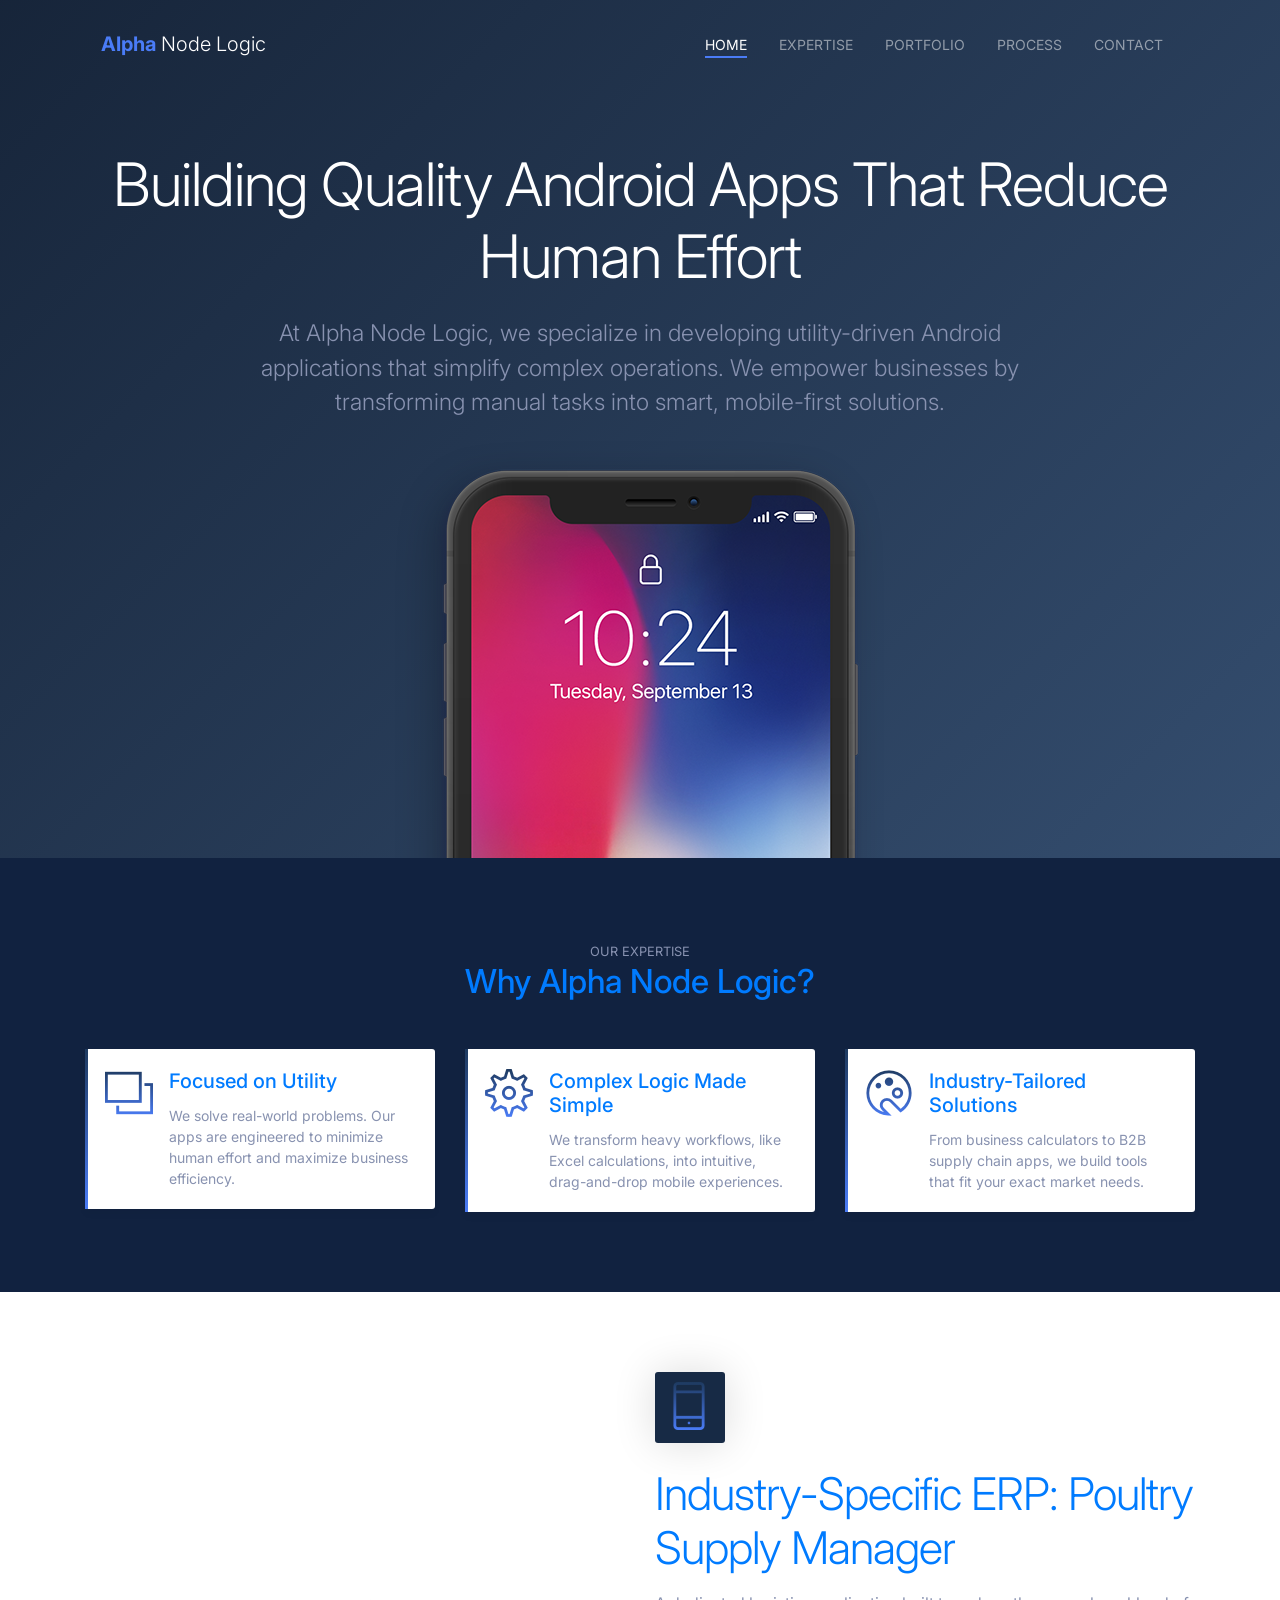
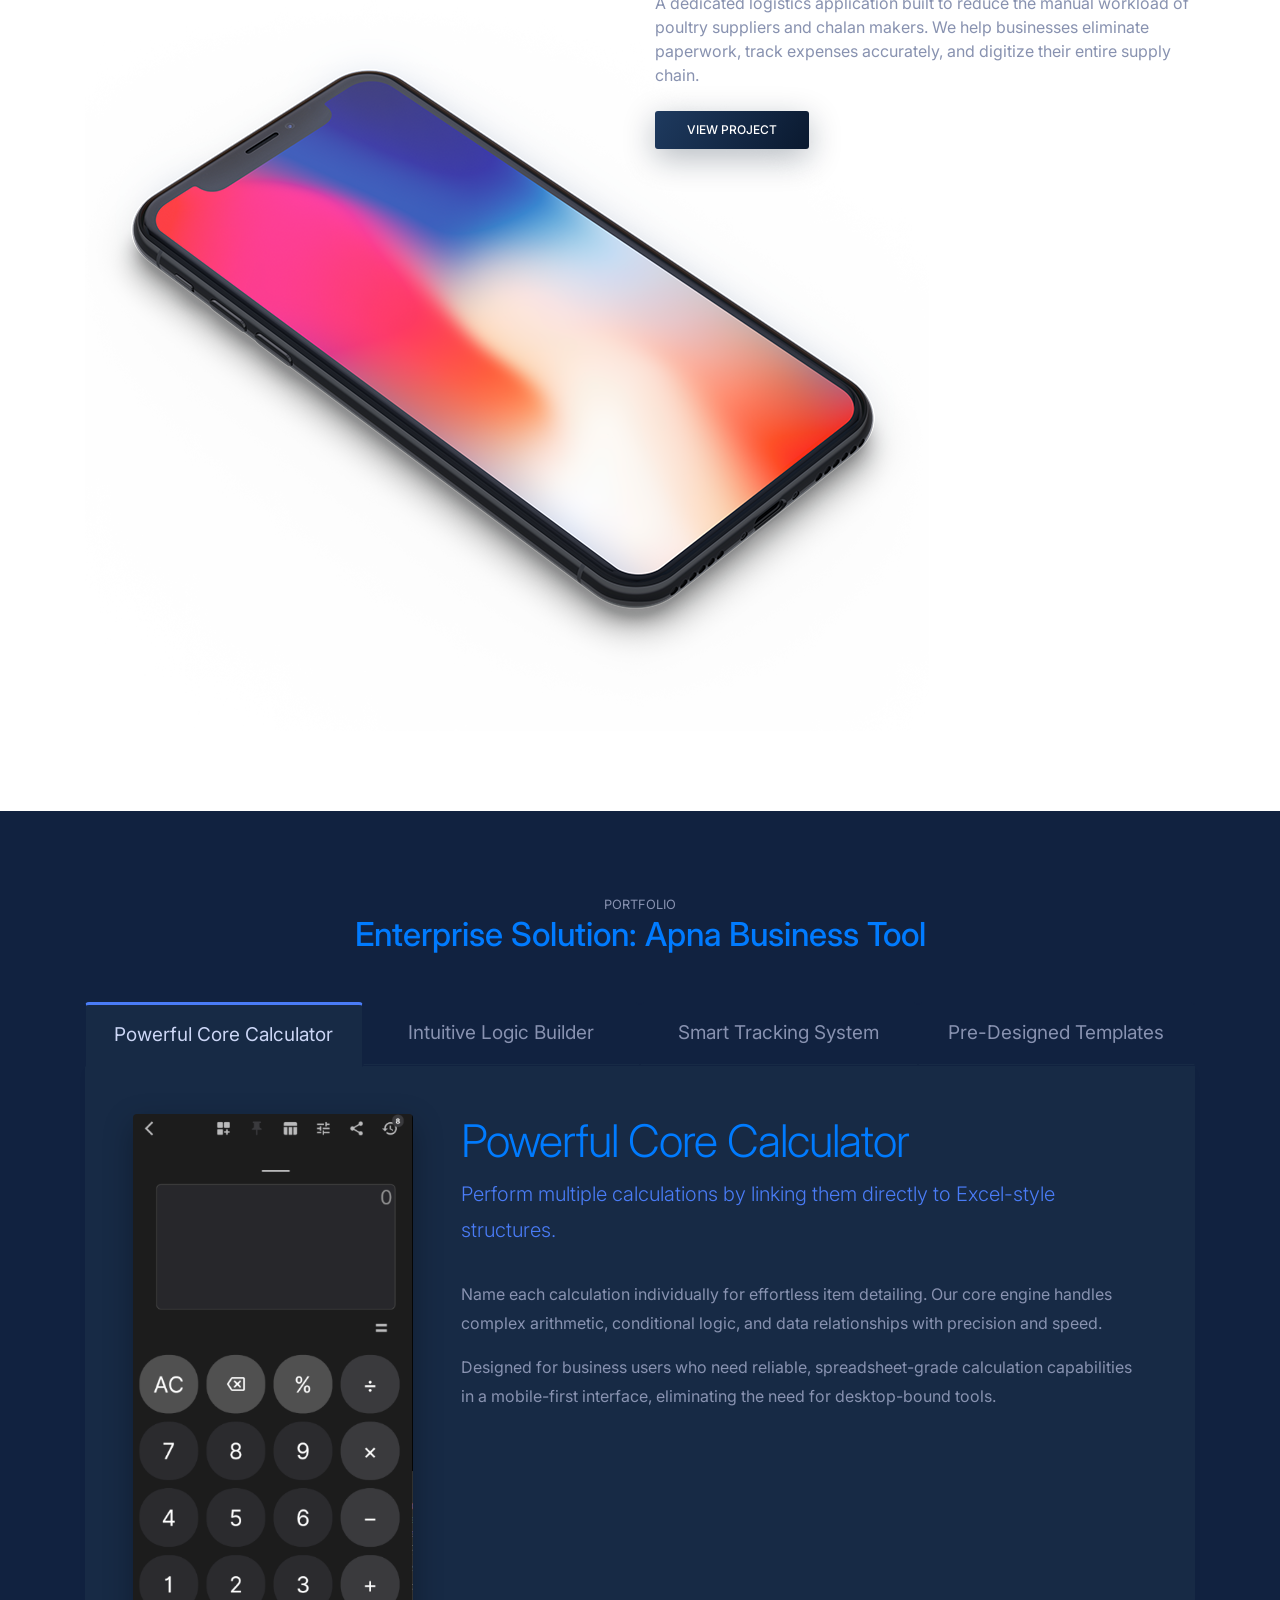
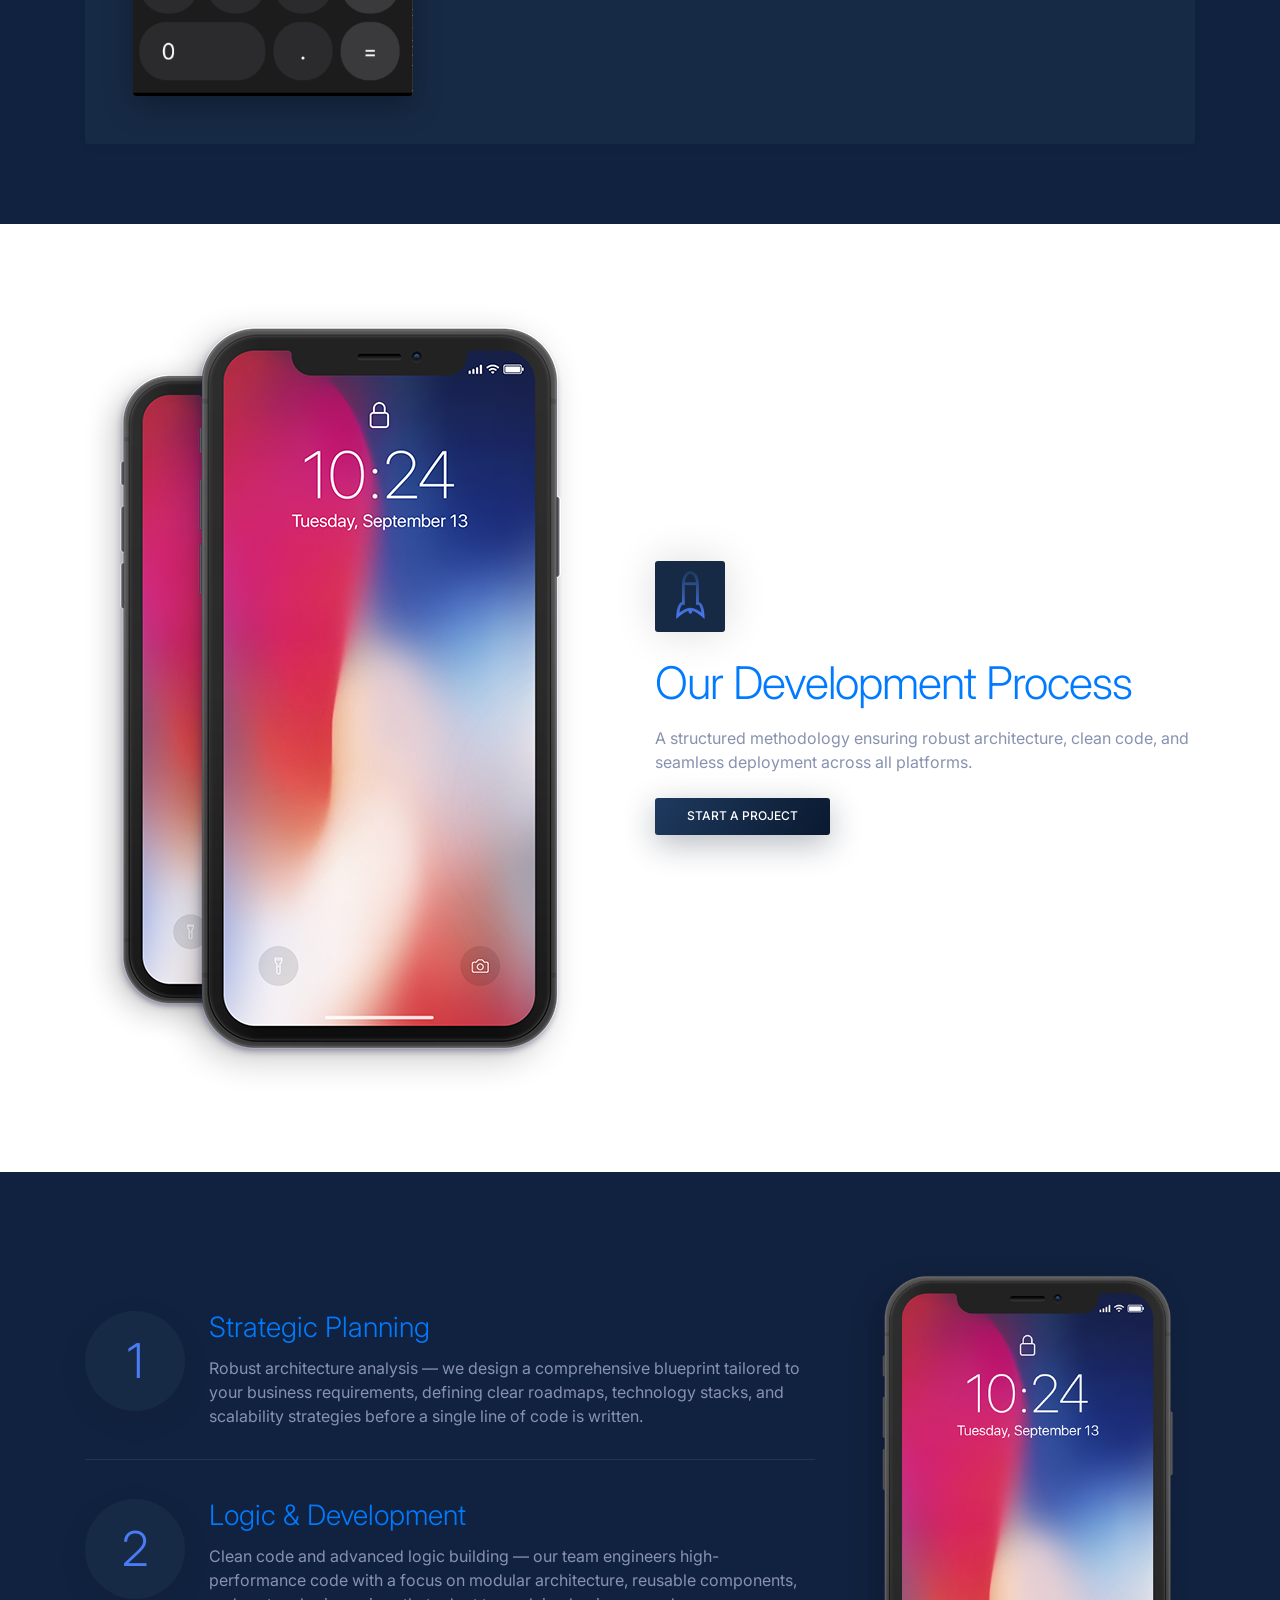
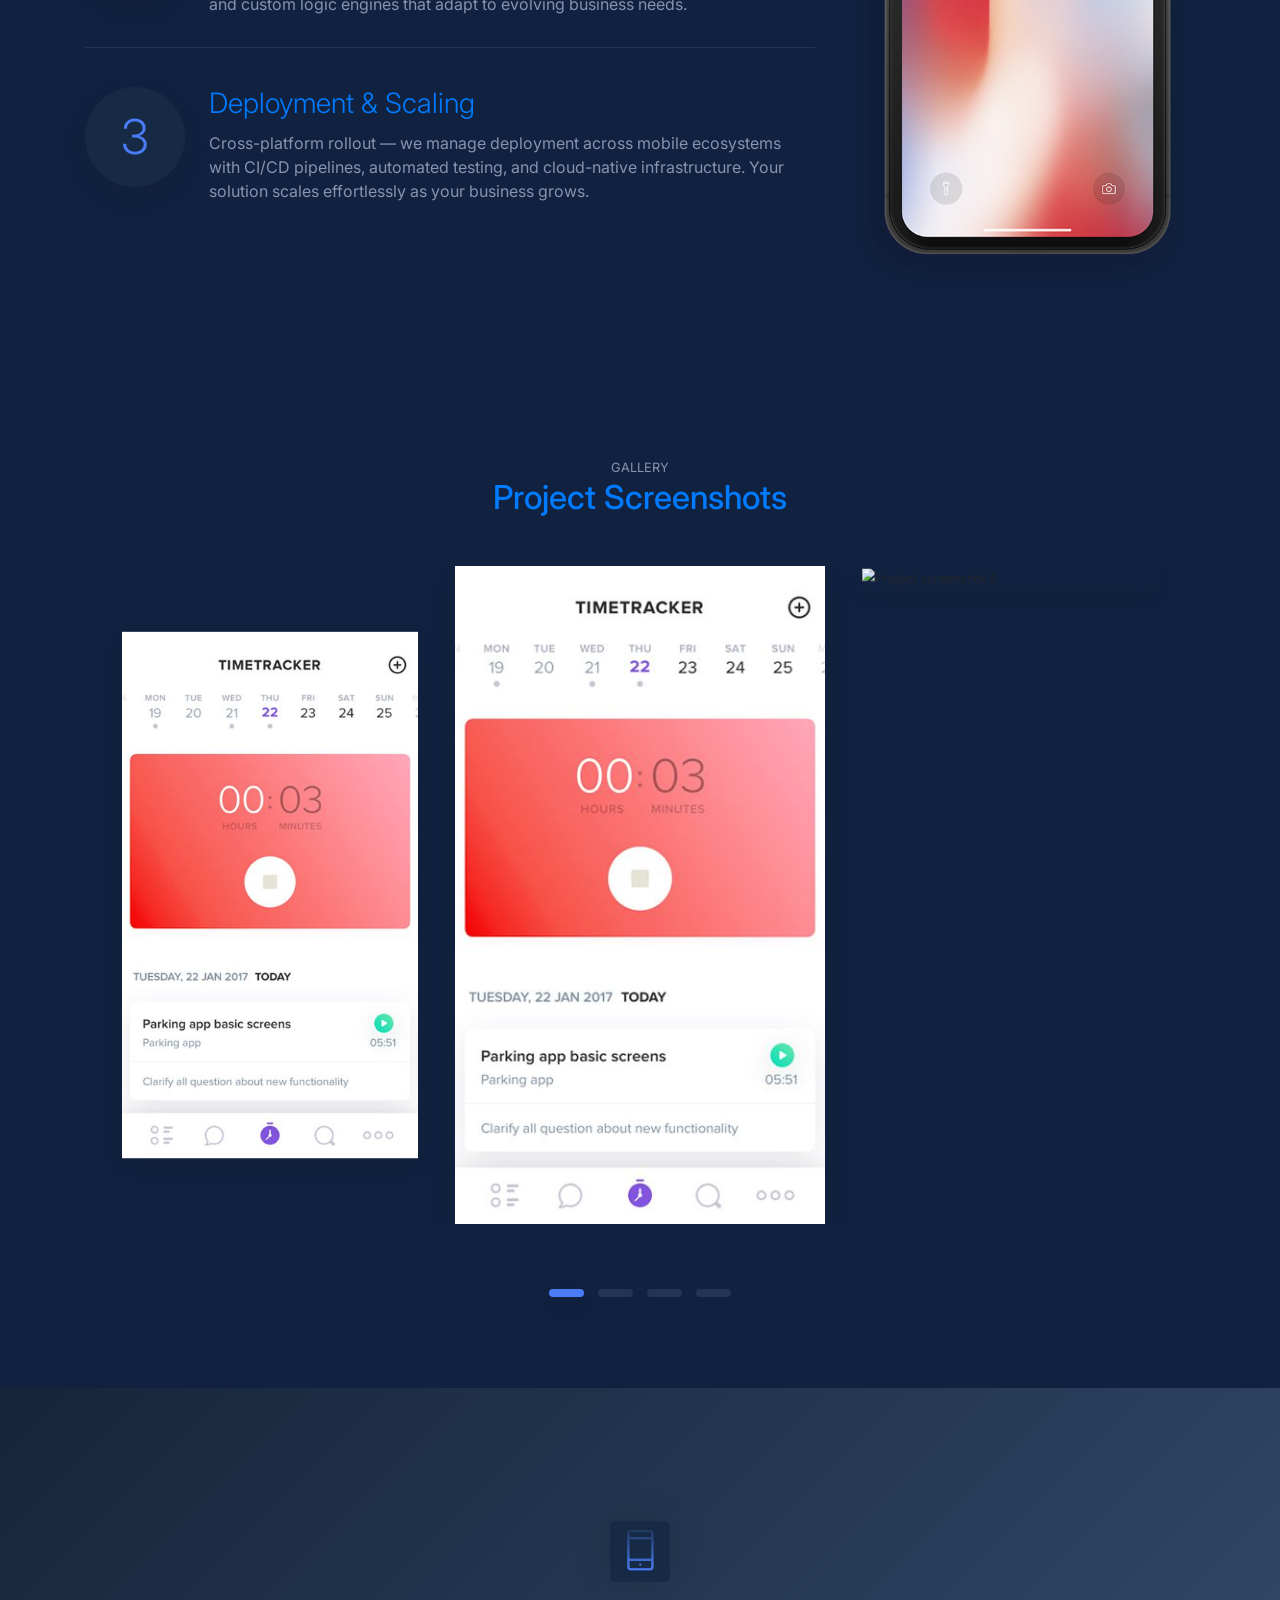
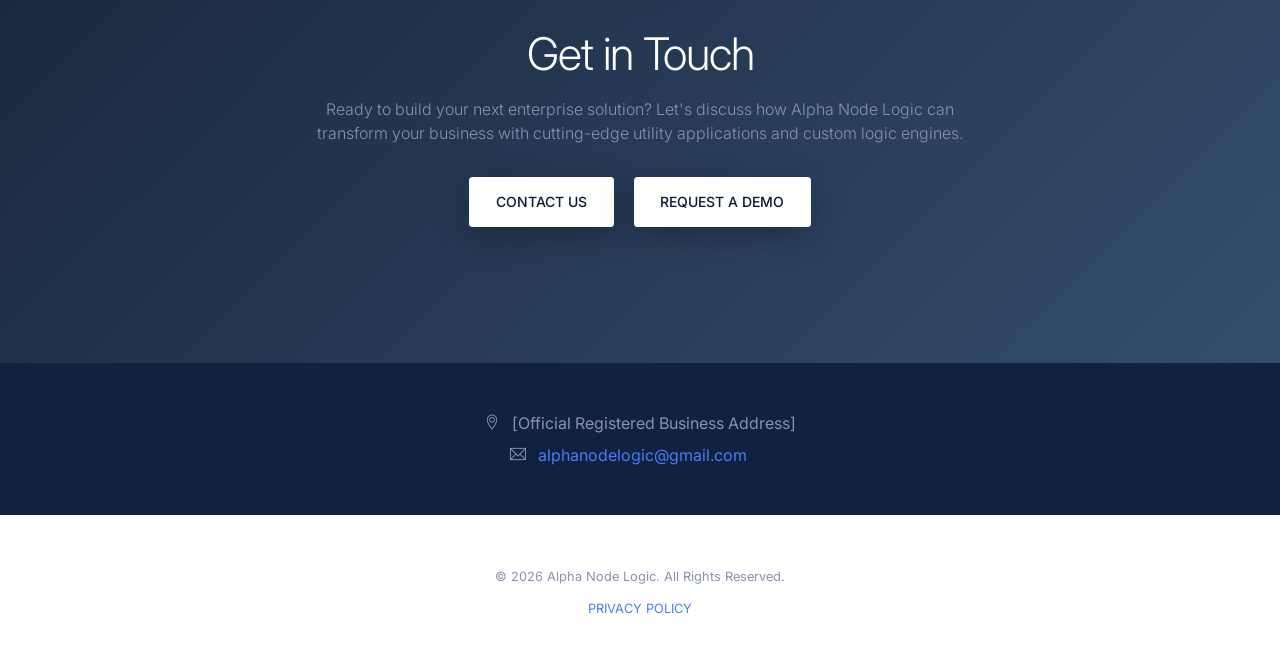
==== index.html @ e34b8107 "Add files via upload" ====
<!doctype html>
<html lang="en">
<!--

Page    : index / Alpha Node Logic
Version : 2.0
Author  : Alpha Node Logic (Based on Colorlib MobApp)

 -->

<head>
    <title>Alpha Node Logic - B2B Software Publishing</title>
    <!-- Required meta tags -->
    <meta charset="utf-8">
    <meta name="viewport" content="width=device-width, initial-scale=1, shrink-to-fit=no">
    <meta name="description" content="Alpha Node Logic - Building quality Android apps that reduce human effort. Specializing in utility-driven business applications.">
    <meta name="keywords" content="B2B software, utility tools, Android apps, enterprise software, business applications">

    <!-- Font -->
    <link rel="dns-prefetch" href="//fonts.googleapis.com">
    <link href="https://fonts.googleapis.com/css2?family=Inter:wght@300;400;500;600;700&display=swap" rel="stylesheet">

    <!-- Bootstrap CSS -->
    <link rel="stylesheet" href="css/bootstrap.min.css">
    <!-- Themify Icons -->
    <link rel="stylesheet" href="css/themify-icons.css">
    <!-- Owl carousel -->
    <link rel="stylesheet" href="css/owl.carousel.min.css">
    <!-- Main css -->
    <link href="css/style.css" rel="stylesheet">
</head>

<body data-spy="scroll" data-target="#navbar" data-offset="30">

    <!-- Nav Menu -->

    <div class="nav-menu fixed-top">
        <div class="container">
            <div class="row">
                <div class="col-md-12">
                    <nav class="navbar navbar-dark navbar-expand-lg">
                        <a class="navbar-brand" href="index.html"><span style="font-weight:700; color:#4A7CF7;">Alpha</span> <span style="font-weight:300; color:#ffffff;">Node Logic</span></a> <button class="navbar-toggler" type="button" data-toggle="collapse" data-target="#navbar" aria-controls="navbar" aria-expanded="false" aria-label="Toggle navigation"> <span class="navbar-toggler-icon"></span> </button>
                        <div class="collapse navbar-collapse" id="navbar">
                            <ul class="navbar-nav ml-auto">
                                <li class="nav-item"> <a class="nav-link active" href="#home">HOME <span class="sr-only">(current)</span></a> </li>
                                <li class="nav-item"> <a class="nav-link" href="#expertise">EXPERTISE</a> </li>
                                <li class="nav-item"> <a class="nav-link" href="#portfolio">PORTFOLIO</a> </li>
                                <li class="nav-item"> <a class="nav-link" href="#process">PROCESS</a> </li>
                                <li class="nav-item"> <a class="nav-link" href="#contact">CONTACT</a> </li>
                            </ul>
                        </div>
                    </nav>
                </div>
            </div>
        </div>
    </div>


    <header class="bg-gradient" id="home">
        <div class="container mt-5">
            <h1>Building Quality Android Apps That Reduce Human Effort</h1>
            <p class="tagline">At Alpha Node Logic, we specialize in developing utility-driven Android applications that simplify complex operations. We empower businesses by transforming manual tasks into smart, mobile-first solutions.</p>
        </div>
        <div class="img-holder mt-3"><img src="images/iphonex.png" alt="flagship-software-interface" class="img-fluid"></div>
    </header>

    <div class="section light-bg" id="expertise">

        <div class="container">

            <div class="section-title">
                <small>OUR EXPERTISE</small>
                <h3>Why Alpha Node Logic?</h3>
            </div>

            <div class="row">
                <div class="col-12 col-lg-4">
                    <div class="card features">
                        <div class="card-body">
                            <div class="media">
                                <span class="ti-layers gradient-fill ti-3x mr-3"></span>
                                <div class="media-body">
                                    <h4 class="card-title">Focused on Utility</h4>
                                    <p class="card-text">We solve real-world problems. Our apps are engineered to minimize human effort and maximize business efficiency.</p>
                                </div>
                            </div>
                        </div>
                    </div>
                </div>
                <div class="col-12 col-lg-4">
                    <div class="card features">
                        <div class="card-body">
                            <div class="media">
                                <span class="ti-settings gradient-fill ti-3x mr-3"></span>
                                <div class="media-body">
                                    <h4 class="card-title">Complex Logic Made Simple</h4>
                                    <p class="card-text">We transform heavy workflows, like Excel calculations, into intuitive, drag-and-drop mobile experiences.</p>
                                </div>
                            </div>
                        </div>
                    </div>
                </div>
                <div class="col-12 col-lg-4">
                    <div class="card features">
                        <div class="card-body">
                            <div class="media">
                                <span class="ti-palette gradient-fill ti-3x mr-3"></span>
                                <div class="media-body">
                                    <h4 class="card-title">Industry-Tailored Solutions</h4>
                                    <p class="card-text">From business calculators to B2B supply chain apps, we build tools that fit your exact market needs.</p>
                                </div>
                            </div>
                        </div>
                    </div>
                </div>
            </div>

        </div>

    </div>
    <!-- // end .section -->
    <div class="section" id="portfolio">

        <div class="container">
            <div class="row">
                <div class="col-lg-6 offset-lg-6">
                    <div class="box-icon"><span class="ti-mobile gradient-fill ti-3x"></span></div>
                    <h2>Industry-Specific ERP: Poultry Supply Manager</h2>
                    <p class="mb-4">A dedicated logistics application built to reduce the manual workload of poultry suppliers and chalan makers. We help businesses eliminate paperwork, track expenses accurately, and digitize their entire supply chain.</p>
                    <a href="#" class="btn btn-primary">View Project</a>
                </div>
            </div>
            <div class="perspective-phone">
                <img src="images/perspective.png" alt="flagship-software-interface" class="img-fluid">
            </div>
        </div>

    </div>
    <!-- // end .section -->


    <div class="section light-bg">
        <div class="container">
            <div class="section-title">
                <small>PORTFOLIO</small>
                <h3>Enterprise Solution: Apna Business Tool</h3>
            </div>

            <ul class="nav nav-tabs nav-justified" role="tablist">
                <li class="nav-item">
                    <a class="nav-link active" data-toggle="tab" href="#powerful-core-calculator">Powerful Core Calculator</a>
                </li>
                <li class="nav-item">
                    <a class="nav-link" data-toggle="tab" href="#intuitive-logic-builder">Intuitive Logic Builder</a>
                </li>
                <li class="nav-item">
                    <a class="nav-link" data-toggle="tab" href="#smart-tracking-system">Smart Tracking System</a>
                </li>
                <li class="nav-item">
                    <a class="nav-link" data-toggle="tab" href="#pre-designed-templates">Pre-Designed Templates</a>
                </li>
            </ul>
            <div class="tab-content">
                <div class="tab-pane fade show active" id="powerful-core-calculator">
                    <div class="d-flex flex-column flex-lg-row">
                        <img src="images/calculator.png" alt="Powerful Core Calculator Interface" class="img-fluid rounded align-self-start mr-lg-5 mb-5 mb-lg-0" style="max-width: 280px; box-shadow: 0 10px 30px rgba(0,0,0,0.3);">
                        <div>
                            <h2>Powerful Core Calculator</h2>
                            <p class="lead">Perform multiple calculations by linking them directly to Excel-style structures.</p>
                            <p>Name each calculation individually for effortless item detailing. Our core engine handles complex arithmetic, conditional logic, and data relationships with precision and speed.</p>
                            <p>Designed for business users who need reliable, spreadsheet-grade calculation capabilities in a mobile-first interface, eliminating the need for desktop-bound tools.</p>
                        </div>
                    </div>
                </div>
                <div class="tab-pane fade" id="intuitive-logic-builder">
                    <div class="d-flex flex-column flex-lg-row">
                        <div>
                            <h2>Intuitive Logic Builder</h2>
                            <p class="lead">Customize your workflow with an advanced drag-and-drop feature.</p>
                            <p>Build dynamic calculations without coding. Our visual logic builder empowers users to create custom business rules, define calculation sequences, and automate repetitive tasks using an intuitive drag-and-drop interface.</p>
                            <p>No programming knowledge required — simply connect inputs, operations, and outputs to design sophisticated workflows that adapt to changing business requirements.</p>
                        </div>
                        <img src="images/pined.png" alt="Intuitive Logic Builder Interface" class="img-fluid rounded align-self-start ml-lg-5 mt-5 mt-lg-0" style="max-width: 280px; box-shadow: 0 10px 30px rgba(0,0,0,0.3);">
                    </div>
                </div>
                <div class="tab-pane fade" id="smart-tracking-system">
                    <div class="d-flex flex-column flex-lg-row">
                        <img src="images/history.png" alt="Smart Tracking System Interface" class="img-fluid rounded align-self-start mr-lg-5 mb-5 mb-lg-0" style="max-width: 280px; box-shadow: 0 10px 30px rgba(0,0,0,0.3);">
                        <div>
                            <h2>Smart Tracking System</h2>
                            <p class="lead">Robust memory and history tracking for instant data retrieval.</p>
                            <p>Never lose track of your calculations again. Our Smart Tracking System automatically logs every business calculation, expense entry, and data modification with complete history and audit trails.</p>
                            <p>Instantly retrieve past business calculations and logs with powerful search and filtering capabilities, enabling you to reference, revise, or regenerate any previous work in seconds.</p>
                        </div>
                    </div>
                </div>
                <div class="tab-pane fade" id="pre-designed-templates">
                    <div class="d-flex flex-column flex-lg-row">
                        <div>
                            <h2>Pre-Designed Templates</h2>
                            <p class="lead">Start working immediately with themes tailored for specific business needs.</p>
                            <p>Our library of pre-designed templates covers a wide range of business scenarios — from invoicing and inventory tracking to expense management and financial reporting.</p>
                            <p>Each template comes with a premium UI experience, ensuring your business data is presented professionally and consistently. Simply select a template, customize it to your needs, and start working immediately.</p>
                        </div>
                        <img src="images/main_screen.png" alt="Pre-Designed Templates Interface" class="img-fluid rounded align-self-start ml-lg-5 mt-5 mt-lg-0" style="max-width: 280px; box-shadow: 0 10px 30px rgba(0,0,0,0.3);">
                    </div>
                </div>
            </div>

        </div>
    </div>
    <!-- // end .section -->

    <div class="section" id="process">

        <div class="container">
            <div class="row">
                <div class="col-md-6">
                    <img src="images/dualphone.png" alt="Alpha Node Logic development process" class="img-fluid">
                </div>
                <div class="col-md-6 d-flex align-items-center">
                    <div>
                        <div class="box-icon"><span class="ti-rocket gradient-fill ti-3x"></span></div>
                        <h2>Our Development Process</h2>
                        <p class="mb-4">A structured methodology ensuring robust architecture, clean code, and seamless deployment across all platforms.</p>
                        <a href="#contact" class="btn btn-primary">Start a Project</a></div>
                </div>
            </div>

        </div>

    </div>
    <!-- // end .section -->


    <div class="section light-bg">

        <div class="container">
            <div class="row">
                <div class="col-md-8 d-flex align-items-center">
                    <ul class="list-unstyled ui-steps">
                        <li class="media">
                            <div class="circle-icon mr-4">1</div>
                            <div class="media-body">
                                <h5>Strategic Planning</h5>
                                <p>Robust architecture analysis — we design a comprehensive blueprint tailored to your business requirements, defining clear roadmaps, technology stacks, and scalability strategies before a single line of code is written.</p>
                            </div>
                        </li>
                        <li class="media my-4">
                            <div class="circle-icon mr-4">2</div>
                            <div class="media-body">
                                <h5>Logic & Development</h5>
                                <p>Clean code and advanced logic building — our team engineers high-performance code with a focus on modular architecture, reusable components, and custom logic engines that adapt to evolving business needs.</p>
                            </div>
                        </li>
                        <li class="media">
                            <div class="circle-icon mr-4">3</div>
                            <div class="media-body">
                                <h5>Deployment & Scaling</h5>
                                <p>Cross-platform rollout — we manage deployment across mobile ecosystems with CI/CD pipelines, automated testing, and cloud-native infrastructure. Your solution scales effortlessly as your business grows.</p>
                            </div>
                        </li>
                    </ul>
                </div>
                <div class="col-md-4">
                    <img src="images/iphonex.png" alt="deployment and scaling infrastructure" class="img-fluid">
                </div>

            </div>

        </div>

    </div>
    <!-- // end .section -->


    <!-- ====== TESTIMONIALS SECTION (Commented Out) ====== -->
    <!--
    <div class="section">
        <div class="container">
            <div class="section-title">
                <small>TESTIMONIALS</small>
                <h3>What our Customers Says</h3>
            </div>

            <div class="testimonials owl-carousel">
                <div class="testimonials-single">
                    <img src="images/client.png" alt="client" class="client-img">
                    <blockquote class="blockquote">Uniquely streamline highly efficient scenarios and 24/7 initiatives. Conveniently embrace multifunctional ideas through proactive customer service. Distinctively conceptualize 2.0 intellectual capital via user-centric partnerships.</blockquote>
                    <h5 class="mt-4 mb-2">Crystal Gordon</h5>
                    <p class="text-primary">United States</p>
                </div>
                <div class="testimonials-single">
                    <img src="images/client.png" alt="client" class="client-img">
                    <blockquote class="blockquote">Uniquely streamline highly efficient scenarios and 24/7 initiatives. Conveniently embrace multifunctional ideas through proactive customer service. Distinctively conceptualize 2.0 intellectual capital via user-centric partnerships.</blockquote>
                    <h5 class="mt-4 mb-2">Crystal Gordon</h5>
                    <p class="text-primary">United States</p>
                </div>
                <div class="testimonials-single">
                    <img src="images/client.png" alt="client" class="client-img">
                    <blockquote class="blockquote">Uniquely streamline highly efficient scenarios and 24/7 initiatives. Conveniently embrace multifunctional ideas through proactive customer service. Distinctively conceptualize 2.0 intellectual capital via user-centric partnerships.</blockquote>
                    <h5 class="mt-4 mb-2">Crystal Gordon</h5>
                    <p class="text-primary">United States</p>
                </div>
            </div>

        </div>

    </div>
    -->
    <!-- // end .section -->


    <div class="section light-bg" id="gallery">
        <div class="container">
            <div class="section-title">
                <small>GALLERY</small>
                <h3>Project Screenshots</h3>
            </div>

            <div class="img-gallery owl-carousel owl-theme">
                <img src="images/screen1.jpg" alt="Project screenshot 1">
                <img src="images/screen2.jpg" alt="Project screenshot 2">
                <img src="images/screen3.jpg" alt="Project screenshot 3">
                <img src="images/screen1.jpg" alt="Project screenshot 4">
            </div>

        </div>

    </div>
    <!-- // end .section -->


    <!-- ====== PRICING SECTION (Commented Out) ====== -->
    <!--
    <div class="section" id="pricing">
        <div class="container">
            <div class="section-title">
                <small>PRICING</small>
                <h3>Upgrade to Pro</h3>
            </div>

            <div class="card-deck">
                <div class="card pricing">
                    <div class="card-head">
                        <small class="text-primary">PERSONAL</small>
                        <span class="price">$14<sub>/m</sub></span>
                    </div>
                    <ul class="list-group list-group-flush">
                        <div class="list-group-item">10 Projects</div>
                        <div class="list-group-item">5 GB Storage</div>
                        <div class="list-group-item">Basic Support</div>
                        <div class="list-group-item"><del>Collaboration</del></div>
                        <div class="list-group-item"><del>Reports and analytics</del></div>
                    </ul>
                    <div class="card-body">
                        <a href="#" class="btn btn-primary btn-lg btn-block">Choose this Plan</a>
                    </div>
                </div>
                <div class="card pricing popular">
                    <div class="card-head">
                        <small class="text-primary">FOR TEAMS</small>
                        <span class="price">$29<sub>/m</sub></span>
                    </div>
                    <ul class="list-group list-group-flush">
                        <div class="list-group-item">Unlimited Projects</div>
                        <div class="list-group-item">100 GB Storage</div>
                        <div class="list-group-item">Priority Support</div>
                        <div class="list-group-item">Collaboration</div>
                        <div class="list-group-item">Reports and analytics</div>
                    </ul>
                    <div class="card-body">
                        <a href="#" class="btn btn-primary btn-lg btn-block">Choose this Plan</a>
                    </div>
                </div>
                <div class="card pricing">
                    <div class="card-head">
                        <small class="text-primary">ENTERPRISE</small>
                        <span class="price">$249<sub>/m</sub></span>
                    </div>
                    <ul class="list-group list-group-flush">
                        <div class="list-group-item">Unlimited Projects</div>
                        <div class="list-group-item">Unlimited Storage</div>
                        <div class="list-group-item">Collaboration</div>
                        <div class="list-group-item">Reports and analytics</div>
                        <div class="list-group-item">Web hooks</div>
                    </ul>
                    <div class="card-body">
                        <a href="#" class="btn btn-primary btn-lg btn-block">Choose this Plan</a>
                    </div>
                </div>
            </div>

        </div>

    </div>
    -->
    <!-- // end .section -->


    <!-- ====== FAQ SECTION (Commented Out) ====== -->
    <!--
    <div class="section pt-0">
        <div class="container">
            <div class="section-title">
                <small>FAQ</small>
                <h3>Frequently Asked Questions</h3>
            </div>

            <div class="row pt-4">
                <div class="col-md-6">
                    <h4 class="mb-3">Can I try before I buy?</h4>
                    <p class="light-font mb-5">Lorem ipsum dolor sit amet, consectetur adipiscing elit. Integer rutrum, urna eu pellentesque pretium, nisi nisi fermentum enim, et sagittis dolor nulla vel sapien. Vestibulum sit amet mattis ante. </p>
                    <h4 class="mb-3">What payment methods do you accept?</h4>
                    <p class="light-font mb-5">Lorem ipsum dolor sit amet, consectetur adipiscing elit. Integer rutrum, urna eu pellentesque pretium, nisi nisi fermentum enim, et sagittis dolor nulla vel sapien. Vestibulum sit amet mattis ante. </p>

                </div>
                <div class="col-md-6">
                    <h4 class="mb-3">Can I change my plan later?</h4>
                    <p class="light-font mb-5">Lorem ipsum dolor sit amet, consectetur adipiscing elit. Integer rutrum, urna eu pellentesque pretium, nisi nisi fermentum enim, et sagittis dolor nulla vel sapien. Vestibulum sit amet mattis ante. </p>
                    <h4 class="mb-3">Do you have a contract?</h4>
                    <p class="light-font mb-5">Lorem ipsum dolor sit amet, consectetur adipiscing elit. Integer rutrum, urna eu pellentesque pretium, nisi nisi fermentum enim, et sagittis dolor nulla vel sapien. Vestibulum sit amet mattis ante. </p>

                </div>
            </div>
        </div>

    </div>
    -->
    <!-- // end .section -->



    <div class="section bg-gradient">
        <div class="container">
            <div class="call-to-action">

                <div class="box-icon"><span class="ti-mobile gradient-fill ti-3x"></span></div>
                <h2>Get in Touch</h2>
                <p class="tagline">Ready to build your next enterprise solution? Let's discuss how Alpha Node Logic can transform your business with cutting-edge utility applications and custom logic engines.</p>
                <div class="my-4">
                    <a href="#contact" class="btn btn-light">Contact Us</a>
                    <a href="#" class="btn btn-light">Request a Demo</a>
                </div>
            </div>
        </div>

    </div>
    <!-- // end .section -->

    <div class="light-bg py-5" id="contact">
        <div class="container">
            <div class="row">
                <div class="col-lg-12 text-center">
                    <p class="mb-2"> <span class="ti-location-pin mr-2"></span> [Official Registered Business Address]</p>
                    <div class="d-block d-sm-inline-block">
                        <p class="mb-0">
                            <span class="ti-email mr-2"></span> <a class="mr-4" href="mailto:alphanodelogic@gmail.com">alphanodelogic@gmail.com</a>
                        </p>
                    </div>
                </div>
            </div>

        </div>

    </div>
    <!-- // end .section -->
    <footer class="my-5 text-center">
        <p class="mb-2"><small>© 2026 Alpha Node Logic. All Rights Reserved.</small></p>

        <small>
            <a href="privacy-policy.html" class="m-2">PRIVACY POLICY</a>
        </small>
    </footer>

    <!-- jQuery and Bootstrap -->
    <script src="js/jquery-3.2.1.min.js"></script>
    <script src="js/bootstrap.bundle.min.js"></script>
    <!-- Plugins JS -->
    <script src="js/owl.carousel.min.js"></script>
    <!-- Custom JS -->
    <script src="js/script.js"></script>

</body>

</html>
---- css/themify-icons.css ----
@font-face {
    font-family: 'themify';
    src: url('../fonts/themify.eot?-fvbane');
    src: url('../fonts/themify.eot?#iefix-fvbane') format('embedded-opentype'), url('../fonts/themify.woff?-fvbane') format('woff'), url('../fonts/themify.ttf?-fvbane') format('truetype'), url('../fonts/themify.svg?-fvbane#themify') format('svg');
    font-weight: normal;
    font-style: normal;
}

[class^="ti-"],
[class*=" ti-"] {
    font-family: 'themify';
    speak: none;
    font-style: normal;
    font-weight: normal;
    font-variant: normal;
    text-transform: none;
    line-height: 1;
    /* Better Font Rendering =========== */
    -webkit-font-smoothing: antialiased;
    -moz-osx-font-smoothing: grayscale;
}

.ti-wand:before {
    content: "\e600";
}

.ti-volume:before {
    content: "\e601";
}

.ti-user:before {
    content: "\e602";
}

.ti-unlock:before {
    content: "\e603";
}

.ti-unlink:before {
    content: "\e604";
}

.ti-trash:before {
    content: "\e605";
}

.ti-thought:before {
    content: "\e606";
}

.ti-target:before {
    content: "\e607";
}

.ti-tag:before {
    content: "\e608";
}

.ti-tablet:before {
    content: "\e609";
}

.ti-star:before {
    content: "\e60a";
}

.ti-spray:before {
    content: "\e60b";
}

.ti-signal:before {
    content: "\e60c";
}

.ti-shopping-cart:before {
    content: "\e60d";
}

.ti-shopping-cart-full:before {
    content: "\e60e";
}

.ti-settings:before {
    content: "\e60f";
}

.ti-search:before {
    content: "\e610";
}

.ti-zoom-in:before {
    content: "\e611";
}

.ti-zoom-out:before {
    content: "\e612";
}

.ti-cut:before {
    content: "\e613";
}

.ti-ruler:before {
    content: "\e614";
}

.ti-ruler-pencil:before {
    content: "\e615";
}

.ti-ruler-alt:before {
    content: "\e616";
}

.ti-bookmark:before {
    content: "\e617";
}

.ti-bookmark-alt:before {
    content: "\e618";
}

.ti-reload:before {
    content: "\e619";
}

.ti-plus:before {
    content: "\e61a";
}

.ti-pin:before {
    content: "\e61b";
}

.ti-pencil:before {
    content: "\e61c";
}

.ti-pencil-alt:before {
    content: "\e61d";
}

.ti-paint-roller:before {
    content: "\e61e";
}

.ti-paint-bucket:before {
    content: "\e61f";
}

.ti-na:before {
    content: "\e620";
}

.ti-mobile:before {
    content: "\e621";
}

.ti-minus:before {
    content: "\e622";
}

.ti-medall:before {
    content: "\e623";
}

.ti-medall-alt:before {
    content: "\e624";
}

.ti-marker:before {
    content: "\e625";
}

.ti-marker-alt:before {
    content: "\e626";
}

.ti-arrow-up:before {
    content: "\e627";
}

.ti-arrow-right:before {
    content: "\e628";
}

.ti-arrow-left:before {
    content: "\e629";
}

.ti-arrow-down:before {
    content: "\e62a";
}

.ti-lock:before {
    content: "\e62b";
}

.ti-location-arrow:before {
    content: "\e62c";
}

.ti-link:before {
    content: "\e62d";
}

.ti-layout:before {
    content: "\e62e";
}

.ti-layers:before {
    content: "\e62f";
}

.ti-layers-alt:before {
    content: "\e630";
}

.ti-key:before {
    content: "\e631";
}

.ti-import:before {
    content: "\e632";
}

.ti-image:before {
    content: "\e633";
}

.ti-heart:before {
    content: "\e634";
}

.ti-heart-broken:before {
    content: "\e635";
}

.ti-hand-stop:before {
    content: "\e636";
}

.ti-hand-open:before {
    content: "\e637";
}

.ti-hand-drag:before {
    content: "\e638";
}

.ti-folder:before {
    content: "\e639";
}

.ti-flag:before {
    content: "\e63a";
}

.ti-flag-alt:before {
    content: "\e63b";
}

.ti-flag-alt-2:before {
    content: "\e63c";
}

.ti-eye:before {
    content: "\e63d";
}

.ti-export:before {
    content: "\e63e";
}

.ti-exchange-vertical:before {
    content: "\e63f";
}

.ti-desktop:before {
    content: "\e640";
}

.ti-cup:before {
    content: "\e641";
}

.ti-crown:before {
    content: "\e642";
}

.ti-comments:before {
    content: "\e643";
}

.ti-comment:before {
    content: "\e644";
}

.ti-comment-alt:before {
    content: "\e645";
}

.ti-close:before {
    content: "\e646";
}

.ti-clip:before {
    content: "\e647";
}

.ti-angle-up:before {
    content: "\e648";
}

.ti-angle-right:before {
    content: "\e649";
}

.ti-angle-left:before {
    content: "\e64a";
}

.ti-angle-down:before {
    content: "\e64b";
}

.ti-check:before {
    content: "\e64c";
}

.ti-check-box:before {
    content: "\e64d";
}

.ti-camera:before {
    content: "\e64e";
}

.ti-announcement:before {
    content: "\e64f";
}

.ti-brush:before {
    content: "\e650";
}

.ti-briefcase:before {
    content: "\e651";
}

.ti-bolt:before {
    content: "\e652";
}

.ti-bolt-alt:before {
    content: "\e653";
}

.ti-blackboard:before {
    content: "\e654";
}

.ti-bag:before {
    content: "\e655";
}

.ti-move:before {
    content: "\e656";
}

.ti-arrows-vertical:before {
    content: "\e657";
}

.ti-arrows-horizontal:before {
    content: "\e658";
}

.ti-fullscreen:before {
    content: "\e659";
}

.ti-arrow-top-right:before {
    content: "\e65a";
}

.ti-arrow-top-left:before {
    content: "\e65b";
}

.ti-arrow-circle-up:before {
    content: "\e65c";
}

.ti-arrow-circle-right:before {
    content: "\e65d";
}

.ti-arrow-circle-left:before {
    content: "\e65e";
}

.ti-arrow-circle-down:before {
    content: "\e65f";
}

.ti-angle-double-up:before {
    content: "\e660";
}

.ti-angle-double-right:before {
    content: "\e661";
}

.ti-angle-double-left:before {
    content: "\e662";
}

.ti-angle-double-down:before {
    content: "\e663";
}

.ti-zip:before {
    content: "\e664";
}

.ti-world:before {
    content: "\e665";
}

.ti-wheelchair:before {
    content: "\e666";
}

.ti-view-list:before {
    content: "\e667";
}

.ti-view-list-alt:before {
    content: "\e668";
}

.ti-view-grid:before {
    content: "\e669";
}

.ti-uppercase:before {
    content: "\e66a";
}

.ti-upload:before {
    content: "\e66b";
}

.ti-underline:before {
    content: "\e66c";
}

.ti-truck:before {
    content: "\e66d";
}

.ti-timer:before {
    content: "\e66e";
}

.ti-ticket:before {
    content: "\e66f";
}

.ti-thumb-up:before {
    content: "\e670";
}

.ti-thumb-down:before {
    content: "\e671";
}

.ti-text:before {
    content: "\e672";
}

.ti-stats-up:before {
    content: "\e673";
}

.ti-stats-down:before {
    content: "\e674";
}

.ti-split-v:before {
    content: "\e675";
}

.ti-split-h:before {
    content: "\e676";
}

.ti-smallcap:before {
    content: "\e677";
}

.ti-shine:before {
    content: "\e678";
}

.ti-shift-right:before {
    content: "\e679";
}

.ti-shift-left:before {
    content: "\e67a";
}

.ti-shield:before {
    content: "\e67b";
}

.ti-notepad:before {
    content: "\e67c";
}

.ti-server:before {
    content: "\e67d";
}

.ti-quote-right:before {
    content: "\e67e";
}

.ti-quote-left:before {
    content: "\e67f";
}

.ti-pulse:before {
    content: "\e680";
}

.ti-printer:before {
    content: "\e681";
}

.ti-power-off:before {
    content: "\e682";
}

.ti-plug:before {
    content: "\e683";
}

.ti-pie-chart:before {
    content: "\e684";
}

.ti-paragraph:before {
    content: "\e685";
}

.ti-panel:before {
    content: "\e686";
}

.ti-package:before {
    content: "\e687";
}

.ti-music:before {
    content: "\e688";
}

.ti-music-alt:before {
    content: "\e689";
}

.ti-mouse:before {
    content: "\e68a";
}

.ti-mouse-alt:before {
    content: "\e68b";
}

.ti-money:before {
    content: "\e68c";
}

.ti-microphone:before {
    content: "\e68d";
}

.ti-menu:before {
    content: "\e68e";
}

.ti-menu-alt:before {
    content: "\e68f";
}

.ti-map:before {
    content: "\e690";
}

.ti-map-alt:before {
    content: "\e691";
}

.ti-loop:before {
    content: "\e692";
}

.ti-location-pin:before {
    content: "\e693";
}

.ti-list:before {
    content: "\e694";
}

.ti-light-bulb:before {
    content: "\e695";
}

.ti-Italic:before {
    content: "\e696";
}

.ti-info:before {
    content: "\e697";
}

.ti-infinite:before {
    content: "\e698";
}

.ti-id-badge:before {
    content: "\e699";
}

.ti-hummer:before {
    content: "\e69a";
}

.ti-home:before {
    content: "\e69b";
}

.ti-help:before {
    content: "\e69c";
}

.ti-headphone:before {
    content: "\e69d";
}

.ti-harddrives:before {
    content: "\e69e";
}

.ti-harddrive:before {
    content: "\e69f";
}

.ti-gift:before {
    content: "\e6a0";
}

.ti-game:before {
    content: "\e6a1";
}

.ti-filter:before {
    content: "\e6a2";
}

.ti-files:before {
    content: "\e6a3";
}

.ti-file:before {
    content: "\e6a4";
}

.ti-eraser:before {
    content: "\e6a5";
}

.ti-envelope:before {
    content: "\e6a6";
}

.ti-download:before {
    content: "\e6a7";
}

.ti-direction:before {
    content: "\e6a8";
}

.ti-direction-alt:before {
    content: "\e6a9";
}

.ti-dashboard:before {
    content: "\e6aa";
}

.ti-control-stop:before {
    content: "\e6ab";
}

.ti-control-shuffle:before {
    content: "\e6ac";
}

.ti-control-play:before {
    content: "\e6ad";
}

.ti-control-pause:before {
    content: "\e6ae";
}

.ti-control-forward:before {
    content: "\e6af";
}

.ti-control-backward:before {
    content: "\e6b0";
}

.ti-cloud:before {
    content: "\e6b1";
}

.ti-cloud-up:before {
    content: "\e6b2";
}

.ti-cloud-down:before {
    content: "\e6b3";
}

.ti-clipboard:before {
    content: "\e6b4";
}

.ti-car:before {
    content: "\e6b5";
}

.ti-calendar:before {
    content: "\e6b6";
}

.ti-book:before {
    content: "\e6b7";
}

.ti-bell:before {
    content: "\e6b8";
}

.ti-basketball:before {
    content: "\e6b9";
}

.ti-bar-chart:before {
    content: "\e6ba";
}

.ti-bar-chart-alt:before {
    content: "\e6bb";
}

.ti-back-right:before {
    content: "\e6bc";
}

.ti-back-left:before {
    content: "\e6bd";
}

.ti-arrows-corner:before {
    content: "\e6be";
}

.ti-archive:before {
    content: "\e6bf";
}

.ti-anchor:before {
    content: "\e6c0";
}

.ti-align-right:before {
    content: "\e6c1";
}

.ti-align-left:before {
    content: "\e6c2";
}

.ti-align-justify:before {
    content: "\e6c3";
}

.ti-align-center:before {
    content: "\e6c4";
}

.ti-alert:before {
    content: "\e6c5";
}

.ti-alarm-clock:before {
    content: "\e6c6";
}

.ti-agenda:before {
    content: "\e6c7";
}

.ti-write:before {
    content: "\e6c8";
}

.ti-window:before {
    content: "\e6c9";
}

.ti-widgetized:before {
    content: "\e6ca";
}

.ti-widget:before {
    content: "\e6cb";
}

.ti-widget-alt:before {
    content: "\e6cc";
}

.ti-wallet:before {
    content: "\e6cd";
}

.ti-video-clapper:before {
    content: "\e6ce";
}

.ti-video-camera:before {
    content: "\e6cf";
}

.ti-vector:before {
    content: "\e6d0";
}

.ti-themify-logo:before {
    content: "\e6d1";
}

.ti-themify-favicon:before {
    content: "\e6d2";
}

.ti-themify-favicon-alt:before {
    content: "\e6d3";
}

.ti-support:before {
    content: "\e6d4";
}

.ti-stamp:before {
    content: "\e6d5";
}

.ti-split-v-alt:before {
    content: "\e6d6";
}

.ti-slice:before {
    content: "\e6d7";
}

.ti-shortcode:before {
    content: "\e6d8";
}

.ti-shift-right-alt:before {
    content: "\e6d9";
}

.ti-shift-left-alt:before {
    content: "\e6da";
}

.ti-ruler-alt-2:before {
    content: "\e6db";
}

.ti-receipt:before {
    content: "\e6dc";
}

.ti-pin2:before {
    content: "\e6dd";
}

.ti-pin-alt:before {
    content: "\e6de";
}

.ti-pencil-alt2:before {
    content: "\e6df";
}

.ti-palette:before {
    content: "\e6e0";
}

.ti-more:before {
    content: "\e6e1";
}

.ti-more-alt:before {
    content: "\e6e2";
}

.ti-microphone-alt:before {
    content: "\e6e3";
}

.ti-magnet:before {
    content: "\e6e4";
}

.ti-line-double:before {
    content: "\e6e5";
}

.ti-line-dotted:before {
    content: "\e6e6";
}

.ti-line-dashed:before {
    content: "\e6e7";
}

.ti-layout-width-full:before {
    content: "\e6e8";
}

.ti-layout-width-default:before {
    content: "\e6e9";
}

.ti-layout-width-default-alt:before {
    content: "\e6ea";
}

.ti-layout-tab:before {
    content: "\e6eb";
}

.ti-layout-tab-window:before {
    content: "\e6ec";
}

.ti-layout-tab-v:before {
    content: "\e6ed";
}

.ti-layout-tab-min:before {
    content: "\e6ee";
}

.ti-layout-slider:before {
    content: "\e6ef";
}

.ti-layout-slider-alt:before {
    content: "\e6f0";
}

.ti-layout-sidebar-right:before {
    content: "\e6f1";
}

.ti-layout-sidebar-none:before {
    content: "\e6f2";
}

.ti-layout-sidebar-left:before {
    content: "\e6f3";
}

.ti-layout-placeholder:before {
    content: "\e6f4";
}

.ti-layout-menu:before {
    content: "\e6f5";
}

.ti-layout-menu-v:before {
    content: "\e6f6";
}

.ti-layout-menu-separated:before {
    content: "\e6f7";
}

.ti-layout-menu-full:before {
    content: "\e6f8";
}

.ti-layout-media-right-alt:before {
    content: "\e6f9";
}

.ti-layout-media-right:before {
    content: "\e6fa";
}

.ti-layout-media-overlay:before {
    content: "\e6fb";
}

.ti-layout-media-overlay-alt:before {
    content: "\e6fc";
}

.ti-layout-media-overlay-alt-2:before {
    content: "\e6fd";
}

.ti-layout-media-left-alt:before {
    content: "\e6fe";
}

.ti-layout-media-left:before {
    content: "\e6ff";
}

.ti-layout-media-center-alt:before {
    content: "\e700";
}

.ti-layout-media-center:before {
    content: "\e701";
}

.ti-layout-list-thumb:before {
    content: "\e702";
}

.ti-layout-list-thumb-alt:before {
    content: "\e703";
}

.ti-layout-list-post:before {
    content: "\e704";
}

.ti-layout-list-large-image:before {
    content: "\e705";
}

.ti-layout-line-solid:before {
    content: "\e706";
}

.ti-layout-grid4:before {
    content: "\e707";
}

.ti-layout-grid3:before {
    content: "\e708";
}

.ti-layout-grid2:before {
    content: "\e709";
}

.ti-layout-grid2-thumb:before {
    content: "\e70a";
}

.ti-layout-cta-right:before {
    content: "\e70b";
}

.ti-layout-cta-left:before {
    content: "\e70c";
}

.ti-layout-cta-center:before {
    content: "\e70d";
}

.ti-layout-cta-btn-right:before {
    content: "\e70e";
}

.ti-layout-cta-btn-left:before {
    content: "\e70f";
}

.ti-layout-column4:before {
    content: "\e710";
}

.ti-layout-column3:before {
    content: "\e711";
}

.ti-layout-column2:before {
    content: "\e712";
}

.ti-layout-accordion-separated:before {
    content: "\e713";
}

.ti-layout-accordion-merged:before {
    content: "\e714";
}

.ti-layout-accordion-list:before {
    content: "\e715";
}

.ti-ink-pen:before {
    content: "\e716";
}

.ti-info-alt:before {
    content: "\e717";
}

.ti-help-alt:before {
    content: "\e718";
}

.ti-headphone-alt:before {
    content: "\e719";
}

.ti-hand-point-up:before {
    content: "\e71a";
}

.ti-hand-point-right:before {
    content: "\e71b";
}

.ti-hand-point-left:before {
    content: "\e71c";
}

.ti-hand-point-down:before {
    content: "\e71d";
}

.ti-gallery:before {
    content: "\e71e";
}

.ti-face-smile:before {
    content: "\e71f";
}

.ti-face-sad:before {
    content: "\e720";
}

.ti-credit-card:before {
    content: "\e721";
}

.ti-control-skip-forward:before {
    content: "\e722";
}

.ti-control-skip-backward:before {
    content: "\e723";
}

.ti-control-record:before {
    content: "\e724";
}

.ti-control-eject:before {
    content: "\e725";
}

.ti-comments-smiley:before {
    content: "\e726";
}

.ti-brush-alt:before {
    content: "\e727";
}

.ti-youtube:before {
    content: "\e728";
}

.ti-vimeo:before {
    content: "\e729";
}

.ti-twitter:before {
    content: "\e72a";
}

.ti-time:before {
    content: "\e72b";
}

.ti-tumblr:before {
    content: "\e72c";
}

.ti-skype:before {
    content: "\e72d";
}

.ti-share:before {
    content: "\e72e";
}

.ti-share-alt:before {
    content: "\e72f";
}

.ti-rocket:before {
    content: "\e730";
}

.ti-pinterest:before {
    content: "\e731";
}

.ti-new-window:before {
    content: "\e732";
}

.ti-microsoft:before {
    content: "\e733";
}

.ti-list-ol:before {
    content: "\e734";
}

.ti-linkedin:before {
    content: "\e735";
}

.ti-layout-sidebar-2:before {
    content: "\e736";
}

.ti-layout-grid4-alt:before {
    content: "\e737";
}

.ti-layout-grid3-alt:before {
    content: "\e738";
}

.ti-layout-grid2-alt:before {
    content: "\e739";
}

.ti-layout-column4-alt:before {
    content: "\e73a";
}

.ti-layout-column3-alt:before {
    content: "\e73b";
}

.ti-layout-column2-alt:before {
    content: "\e73c";
}

.ti-instagram:before {
    content: "\e73d";
}

.ti-google:before {
    content: "\e73e";
}

.ti-github:before {
    content: "\e73f";
}

.ti-flickr:before {
    content: "\e740";
}

.ti-facebook:before {
    content: "\e741";
}

.ti-dropbox:before {
    content: "\e742";
}

.ti-dribbble:before {
    content: "\e743";
}

.ti-apple:before {
    content: "\e744";
}

.ti-android:before {
    content: "\e745";
}

.ti-save:before {
    content: "\e746";
}

.ti-save-alt:before {
    content: "\e747";
}

.ti-yahoo:before {
    content: "\e748";
}

.ti-wordpress:before {
    content: "\e749";
}

.ti-vimeo-alt:before {
    content: "\e74a";
}

.ti-twitter-alt:before {
    content: "\e74b";
}

.ti-tumblr-alt:before {
    content: "\e74c";
}

.ti-trello:before {
    content: "\e74d";
}

.ti-stack-overflow:before {
    content: "\e74e";
}

.ti-soundcloud:before {
    content: "\e74f";
}

.ti-sharethis:before {
    content: "\e750";
}

.ti-sharethis-alt:before {
    content: "\e751";
}

.ti-reddit:before {
    content: "\e752";
}

.ti-pinterest-alt:before {
    content: "\e753";
}

.ti-microsoft-alt:before {
    content: "\e754";
}

.ti-linux:before {
    content: "\e755";
}

.ti-jsfiddle:before {
    content: "\e756";
}

.ti-joomla:before {
    content: "\e757";
}

.ti-html5:before {
    content: "\e758";
}

.ti-flickr-alt:before {
    content: "\e759";
}

.ti-email:before {
    content: "\e75a";
}

.ti-drupal:before {
    content: "\e75b";
}

.ti-dropbox-alt:before {
    content: "\e75c";
}

.ti-css3:before {
    content: "\e75d";
}

.ti-rss:before {
    content: "\e75e";
}

.ti-rss-alt:before {
    content: "\e75f";
}

.ti-lg {
    font-size: 1.33333333em;
    line-height: 0.75em;
    vertical-align: -15%;
}

.ti-2x {
    font-size: 2em;
}

.ti-3x {
    font-size: 3em;
}

.ti-4x {
    font-size: 4em;
}

.ti-5x {
    font-size: 5em;
}
---- css/style.css ----
@charset "UTF-8";

/*

Style   : Alpha Node Logic CSS
Version : 2.0
Author  : Alpha Node Logic (Based on Colorlib MobApp)

Copyright © All rights Reserved 

*/


/*------------------------
[TABLE OF CONTENTS]
    
1. GLOBAL STYLES
2. NAVBAR
3. HERO
4. TABS
5. TESTIMONIALS
6. IMAGE GALLERY
7. PRICING
8. CALL TO ACTION
9. FOOTER

------------------------*/


/* GLOBAL
----------------------*/

body {
    font-family: 'Inter', sans-serif;
    position: relative;
}

a {
    color: #4A7CF7;
}

a:hover,
a:focus {
    color: #3A6AE0;
}

h1 {
    font-size: 60px;
    font-weight: 300;
    letter-spacing: -1px;
    margin-bottom: 1.5rem;
}

h2 {
    font-size: 45px;
    font-weight: 300;
    color: #007bff;
    letter-spacing: -1px;
    margin-bottom: 1rem;
}

h3 {
    color: #007bff;
    font-size: 33px;
    font-weight: 500;
}

h4 {
    font-size: 20px;
    font-weight: 500;
    color: #007bff;
}

h5 {
    font-size: 28px;
    font-weight: 300;
    color: #007bff;
    margin-bottom: 0.7rem;
}

p {
    color: #8892B0;
}

p.lead {
    color: #4A7CF7;
    margin-bottom: 2rem;
}

.text-primary {
    color: #4A7CF7 !important;
}

.light-font {
    font-weight: 300;
}

.btn {
    font-size: 12px;
    font-weight: 400;
    text-transform: uppercase;
    padding: 0.375rem 1.35rem;
    transition: all 0.3s ease;
}

.btn-outline-light:hover {
    color: #4A7CF7;
}

.btn-primary {
    border-radius: 3px;
    background-image: -moz-linear-gradient( 122deg, #1E3A5F 0%, #0A192F 100%);
    background-image: -webkit-linear-gradient( 122deg, #1E3A5F 0%, #0A192F 100%);
    background-image: -ms-linear-gradient( 122deg, #1E3A5F 0%, #0A192F 100%);
    background-image: linear-gradient( 122deg, #1E3A5F 0%, #0A192F 100%);
    box-shadow: 0px 9px 32px 0px rgba(10, 25, 47, 0.3);
    font-weight: 500;
    padding: 0.6rem 2rem;
    border: 0;
}

.btn-primary:hover,
.btn-primary:focus,
.btn-primary:active,
.btn-primary:not([disabled]):not(.disabled).active,
.btn-primary:not([disabled]):not(.disabled):active,
.show>.btn-primary.dropdown-toggle {
    background-image: linear-gradient( 122deg, #0A192F 0%, #1E3A5F 100%);
    box-shadow: 0px 9px 32px 0px rgba(10, 25, 47, 0.4);
    color: #FFF;
}

.btn-light {
    border-radius: 3px;
    background: #FFF;
    box-shadow: 0px 9px 32px 0px rgba(0, 0, 0, 0.26);
    font-size: 14px;
    font-weight: 500;
    color: #0A192F;
    margin: 0.5rem;
    padding: 0.7rem 1.6rem;
    line-height: 1.8;
}

.btn-group-lg>.btn,
.btn-lg {
    padding: 0.8rem 1rem;
    font-size: 15px;
}

.light-bg {
    background-color: #112240;
}

.dark-bg {
    background-color: #0A192F;
}

.section {
    padding: 80px 0;
}

.section-title {
    text-align: center;
    margin-bottom: 3rem;
}

.section-title small {
    color: #8892B0;
}

@media (max-width:767px) {
    h1 {
        font-size: 40px;
    }
    h2 {
        font-size: 30px;
    }
}


/* NAVBAR
----------------------*/

.nav-menu {
    padding: 1rem 0;
    transition: all 0.3s ease;
}

.nav-menu.is-scrolling,
.nav-menu.menu-is-open {
    background-color: #0A192F;
    background: -moz-linear-gradient(135deg, #0A192F 0%, #1E3A5F 100%);
    background: -webkit-linear-gradient(135deg, #0A192F 0%, #1E3A5F 100%);
    background: linear-gradient(135deg, #0A192F 0%, #1E3A5F 100%);
    -webkit-box-shadow: 0px 5px 23px 0px rgba(0, 0, 0, 0.1);
    -moz-box-shadow: 0px 5px 23px 0px rgba(0, 0, 0, 0.1);
    box-shadow: 0px 5px 23px 0px rgba(0, 0, 0, 0.1);
}

.nav-menu.is-scrolling {
    padding: 0;
}

.navbar-nav .nav-link {
    position: relative;
}

@media (min-width: 992px) {
    .navbar-expand-lg .navbar-nav .nav-link {
        padding-right: 1rem;
        padding-left: 1rem;
        font-size: 14px;
    }
    .navbar-nav>.nav-item>.nav-link.active:after {
        content: "";
        border-bottom: 2px solid #4A7CF7;
        left: 1rem;
        right: 1rem;
        bottom: 5px;
        height: 1px;
        position: absolute;
    }
}

@media (max-width:991px) {
    .navbar-nav.is-scrolling {
        padding-bottom: 1rem;
    }
    .navbar-nav .nav-item {
        text-align: center;
    }
}


/* HERO
----------------------*/

header {
    padding: 100px 0 0;
    text-align: center;
    color: #FFF;
}

.bg-gradient {
    background-image: -moz-linear-gradient( 135deg, rgba(10, 25, 47, 0.95) 0%, rgba(30, 58, 95, 0.9) 100%);
    background-image: -webkit-linear-gradient( 135deg, rgba(10, 25, 47, 0.95) 0%, rgba(30, 58, 95, 0.9) 100%);
    background-image: -ms-linear-gradient( 135deg, rgba(10, 25, 47, 0.95) 0%, rgba(30, 58, 95, 0.9) 100%);
    background-image: linear-gradient( 135deg, rgba(10, 25, 47, 0.95) 0%, rgba(30, 58, 95, 0.9) 100%);
}

.tagline {
    font-size: 23px;
    font-weight: 300;
    color: #8892B0;
    max-width: 800px;
    margin: 0 auto;
}

.img-holder {
    height: 0;
    padding-bottom: 33%;
    overflow: hidden;
}

@media (max-width:1200px) {
    .img-holder {
        padding-bottom: 50%;
    }
}

@media (max-width:767px) {
    .tagline {
        font-size: 17px;
    }
    .img-holder {
        padding-bottom: 100%;
    }
}


/* FEATURES
----------------------*/

.gradient-fill:before {
    color: #4A7CF7;
    background: -moz-linear-gradient(top, #1E3A5F 0%, #4A7CF7 100%);
    background: -webkit-linear-gradient(top, #1E3A5F 0%, #4A7CF7 100%);
    background: linear-gradient(to bottom, #1E3A5F 0%, #4A7CF7 100%);
    -webkit-background-clip: text;
    background-clip: text;
    -webkit-text-fill-color: transparent;
}

.card.features {
    border: 0;
    border-radius: 3px;
    box-shadow: 0px 5px 7px 0px rgba(0, 0, 0, 0.04);
    transition: all 0.3s ease;
}

@media (max-width:991px) {
    .card.features {
        margin-bottom: 2rem;
    }
    [class^="col-"]:last-child .card.features {
        margin-bottom: 0;
    }
}

.card.features:before {
    content: "";
    position: absolute;
    width: 3px;
    color: #4A7CF7;
    background: -moz-linear-gradient(top, #1E3A5F 0%, #4A7CF7 100%);
    background: -webkit-linear-gradient(top, #1E3A5F 0%, #4A7CF7 100%);
    background: linear-gradient(to bottom, #1E3A5F 0%, #4A7CF7 100%);
    top: 0;
    bottom: 0;
    left: 0;
}

.card-text {
    font-size: 14px;
}

.card.features:hover {
    transform: translateY(-3px);
    -moz-box-shadow: 0px 5px 30px 0px rgba(0, 0, 0, 0.08);
    -webkit-box-shadow: 0px 5px 30px 0px rgba(0, 0, 0, 0.08);
    box-shadow: 0px 5px 30px 0px rgba(0, 0, 0, 0.08);
}

.box-icon {
    box-shadow: 0px 0px 43px 0px rgba(0, 0, 0, 0.14);
    padding: 10px;
    width: 70px;
    border-radius: 3px;
    margin-bottom: 1.5rem;
    background-color: #172A45;
}

.circle-icon {
    box-shadow: 0px 9px 32px 0px rgba(0, 0, 0, 0.07);
    padding: 10px;
    width: 100px;
    height: 100px;
    border-radius: 50%;
    margin-bottom: 1.5rem;
    background-color: #172A45;
    color: #4A7CF7;
    font-size: 48px;
    text-align: center;
    line-height: 80px;
    font-weight: 300;
    transition: all 0.3s ease;
}

@media (max-width:992px) {
    .circle-icon {
        width: 70px;
        height: 70px;
        font-size: 28px;
        line-height: 50px;
    }
}

.ui-steps li:hover .circle-icon {
    background-image: -moz-linear-gradient( 122deg, #1E3A5F 0%, #0A192F 100%);
    background-image: -webkit-linear-gradient( 122deg, #1E3A5F 0%, #0A192F 100%);
    background-image: -ms-linear-gradient( 122deg, #1E3A5F 0%, #0A192F 100%);
    background-image: linear-gradient( 122deg, #1E3A5F 0%, #0A192F 100%);
    box-shadow: 0px 9px 32px 0px rgba(0, 0, 0, 0.09);
    color: #FFF;
}

.ui-steps li {
    padding: 15px 0;
}

.ui-steps li:not(:last-child) {
    border-bottom: 1px solid #233554;
}

.perspective-phone {
    position: relative;
    z-index: -1;
}

@media (min-width:992px) {
    .perspective-phone {
        margin-top: -150px;
    }
}


/*  TABS
----------------------*/

.tab-content {
    border-bottom-right-radius: 3px;
    border-bottom-left-radius: 3px;
    background-color: #172A45;
    box-shadow: 0px 5px 7px 0px rgba(0, 0, 0, 0.04);
    padding: 3rem;
}

@media (max-width:992px) {
    .tab-content {
        padding: 1.5rem;
    }
}

.tab-content p {
    line-height: 1.8;
}

.tab-content h2 {
    margin-bottom: 0.5rem;
}

.nav-tabs {
    border-bottom: 0;
}

.nav-tabs .nav-item .nav-link,
.nav-tabs .nav-link:focus,
.nav-tabs .nav-link:hover {
    padding: 1rem 1rem;
    border-color: #112240 #112240 #172A45;
    font-size: 19px;
    color: #8892B0;
    background: #112240;
}

.nav-tabs .nav-link.active {
    background: #172A45;
    border-top-width: 3px;
    border-color: #4A7CF7 #112240 #172A45;
    color: #CCD6F6;
}


/*  TESTIMONIALS
----------------------*/

.owl-carousel .owl-item img.client-img {
    width: 110px;
    margin: 30px auto;
    border-radius: 50%;
    box-shadow: 0px 9px 32px 0px rgba(0, 0, 0, 0.07);
}

.testimonials-single {
    text-align: center;
    max-width: 80%;
    margin: 0 auto;
}

.blockquote {
    color: #8892B0;
    font-weight: 300;
}

.owl-next.disabled,
.owl-prev.disabled {
    opacity: 0.5;
}

.owl-prev,
.owl-next {
    position: absolute;
    top: 50%;
    transform: translateY(-50%);
}

.owl-prev {
    left: 0;
}

.owl-next {
    right: 0;
}

.owl-theme .owl-nav.disabled+.owl-dots {
    margin-top: 60px;
}

.owl-theme .owl-dots .owl-dot span {
    background: #233554;
    width: 35px;
    height: 8px;
    border-radius: 10px;
    transition: all 0.3s ease-in;
}

.owl-theme .owl-dots .owl-dot:hover span {
    background: #4A7CF7;
}

.owl-theme .owl-dots .owl-dot.active span {
    background: #4A7CF7;
    box-shadow: 0px 9px 32px 0px rgba(0, 0, 0, 0.07);
}


/*  IMAGE GALLERY
----------------------*/

.img-gallery .owl-item {
    box-shadow: 0px 9px 32px 0px rgba(0, 0, 0, 0.07);
    transform: scale(0.8);
    transition: all 0.3s ease-in;
}

.img-gallery .owl-item.center {
    transform: scale(1);
}


/*  PRICING
----------------------*/

@media (max-width:992px) {
    .card-deck {
        -ms-flex-direction: column;
        flex-direction: column;
    }
    .card-deck .card {
        margin-bottom: 15px;
    }
}

.card.pricing {
    border: 1px solid #233554;
}

.card.pricing.popular {
    border-top-width: 3px;
    border-color: #4A7CF7 #112240 #172A45;
    box-shadow: 0px 12px 59px 0px rgba(10, 25, 47, 0.11);
    color: #CCD6F6;
}

.card.pricing .card-head {
    text-align: center;
    padding: 40px 0 20px;
}

.card.pricing .card-head .price {
    display: block;
    font-size: 45px;
    font-weight: 300;
    color: #CCD6F6;
}

.card.pricing .card-head .price sub {
    bottom: 0;
    font-size: 55%;
}

.card.pricing .list-group-item {
    border: 0;
    text-align: center;
    color: #8892B0;
    padding: 1.05rem 1.25rem;
}

.card.pricing .list-group-item del {
    color: #233554;
}

.card.pricing .card-body {
    padding: 1.75rem;
}


/*  CALL TO ACTION
----------------------*/

.call-to-action {
    text-align: center;
    color: #FFF;
    margin: 3rem 0;
}

.call-to-action .box-icon {
    margin-left: auto;
    margin-right: auto;
    border-radius: 5px;
    transform: scale(0.85);
    margin-bottom: 2.5rem;
}

.call-to-action h2 {
    color: #FFF;
}

.call-to-action .tagline {
    font-size: 16px;
    font-weight: 300;
    color: #8892B0;
    max-width: 650px;
    margin: 0 auto;
}

.btn-light img {
    margin-right: 0.4rem;
    vertical-align: text-bottom;
}


/*  FOOTER
----------------------*/

.social-icons {
    text-align: right;
}

.social-icons a {
    background-color: #172A45;
    box-shadow: 0px 0px 21px 0px rgba(0, 0, 0, 0.05);
    width: 50px;
    height: 50px;
    display: inline-block;
    text-align: center;
    line-height: 50px;
    margin: 0 0.3rem;
    border-radius: 5px;
    color: #8892B0;
    transition: all 0.3s ease;
}

.social-icons a:hover {
    text-decoration: none;
    color: #4A7CF7;
}

@media (max-width:991px) {
    .social-icons {
        text-align: center;
        margin-top: 2rem;
    }
}
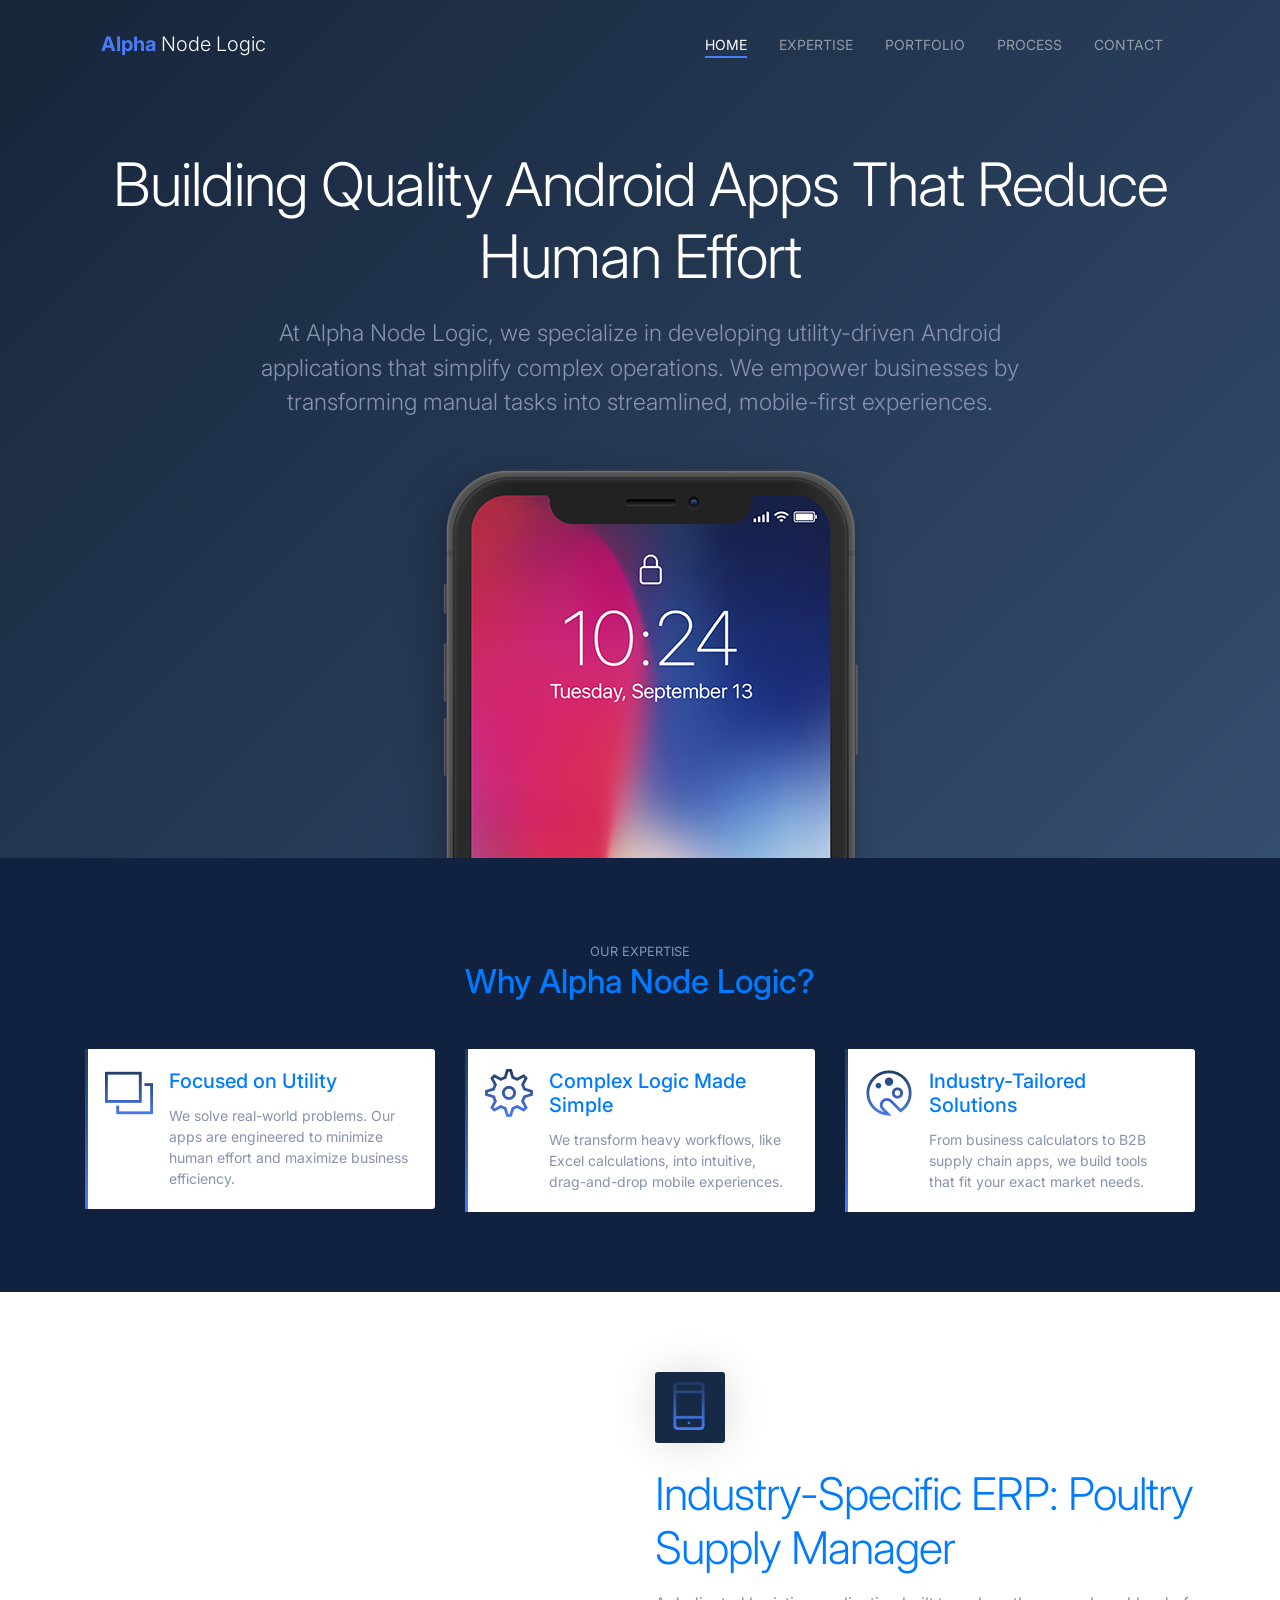
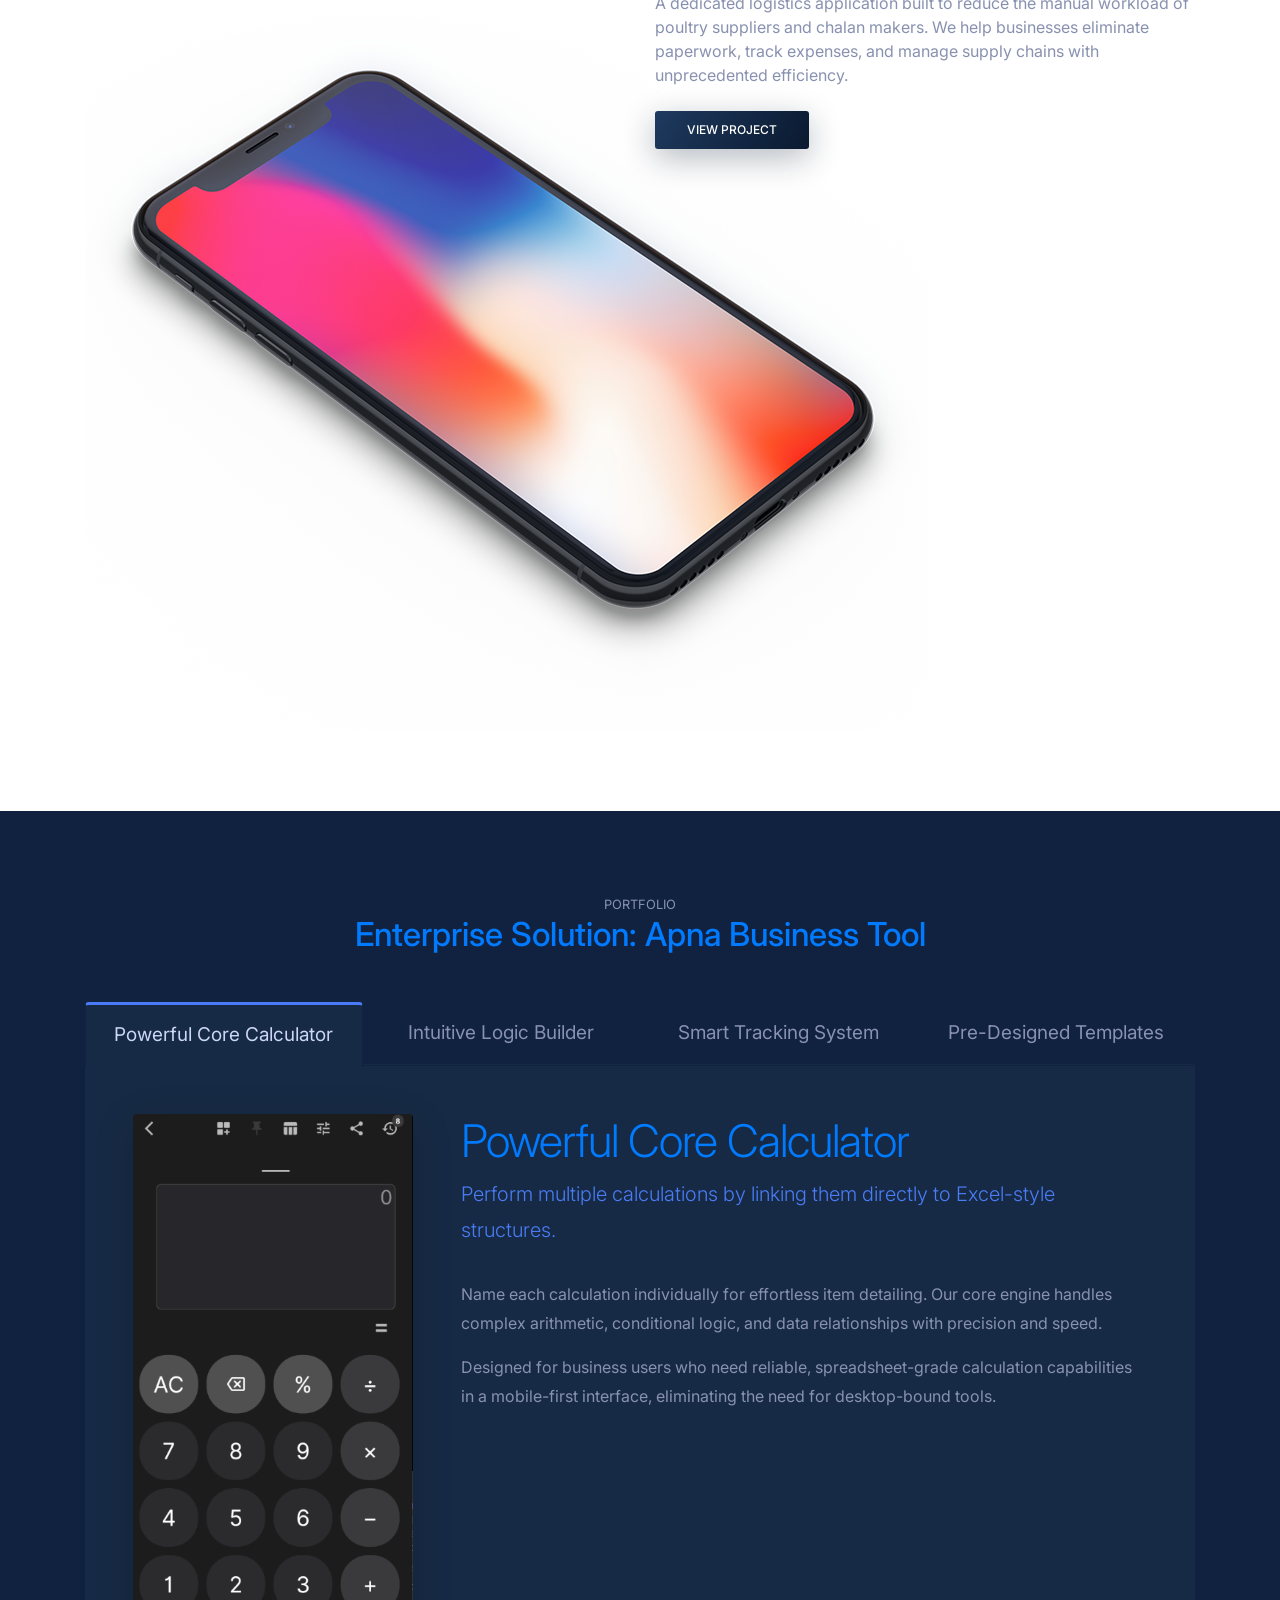
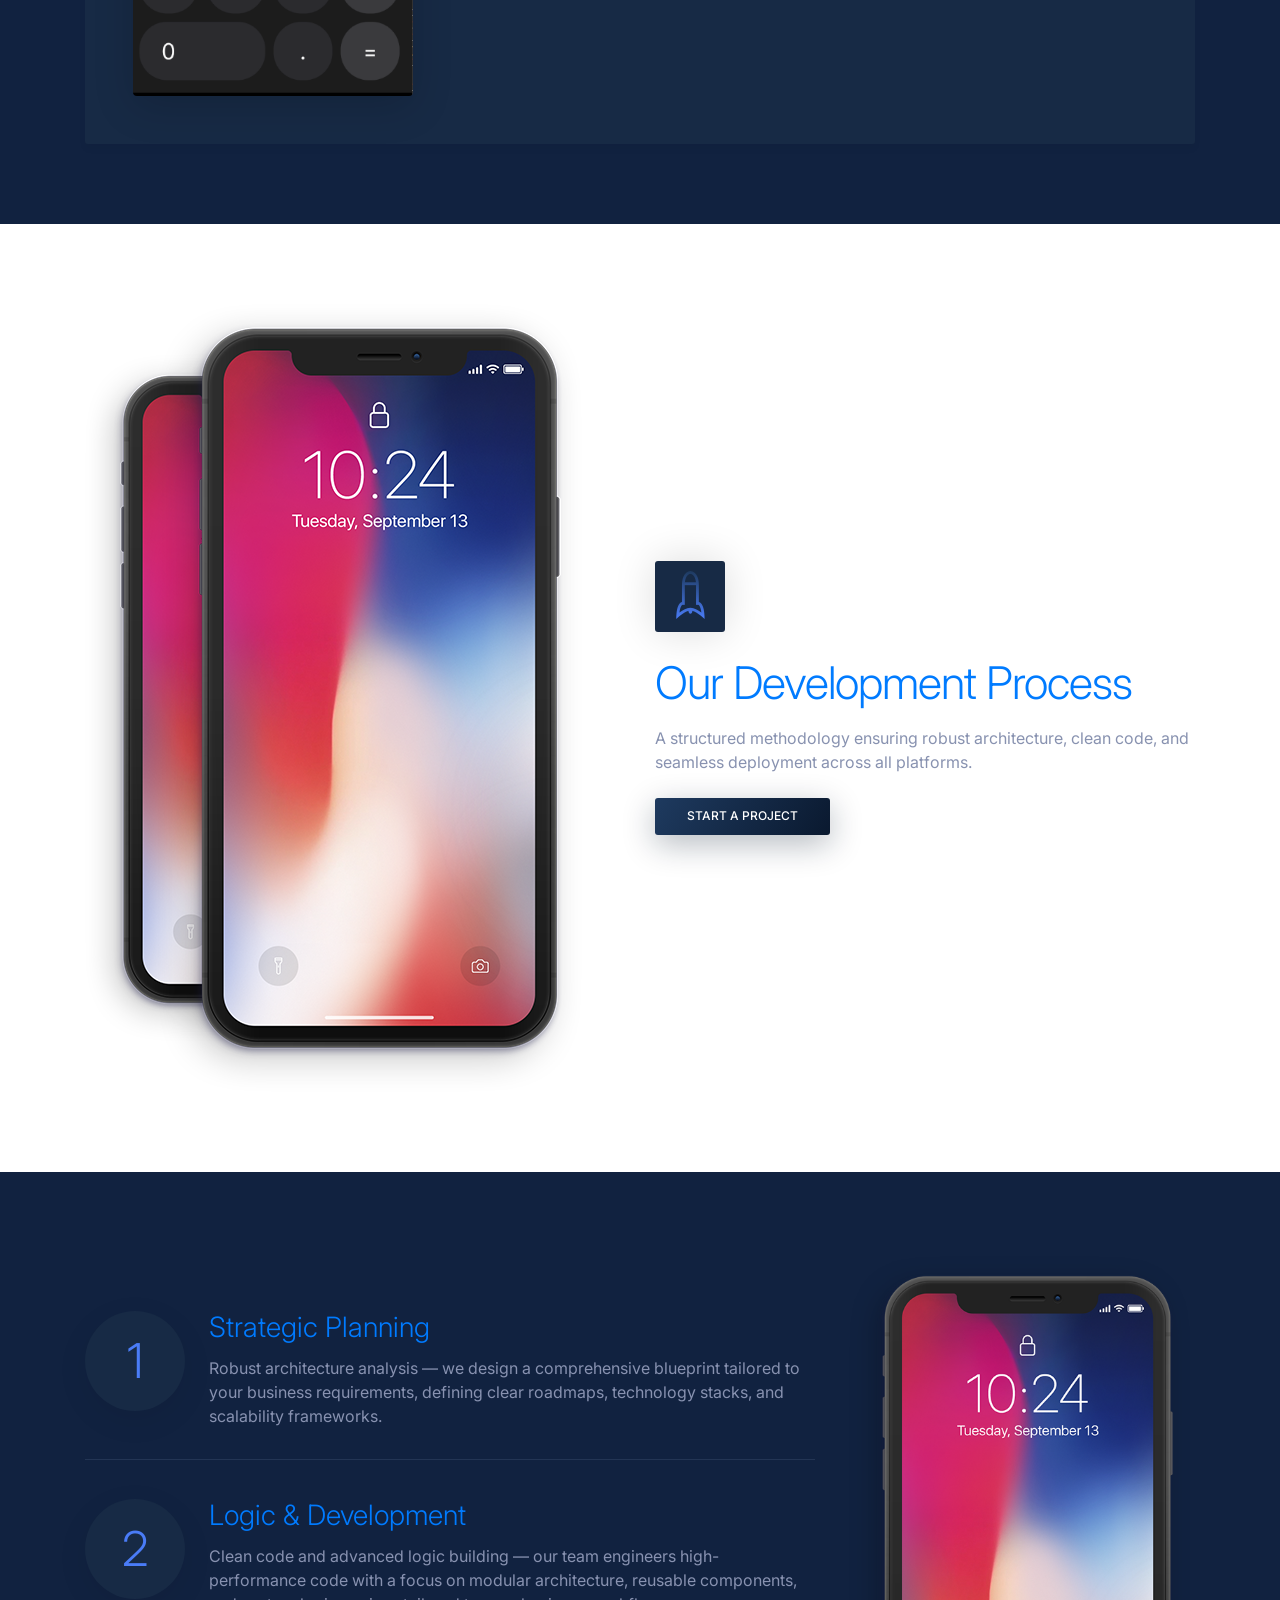
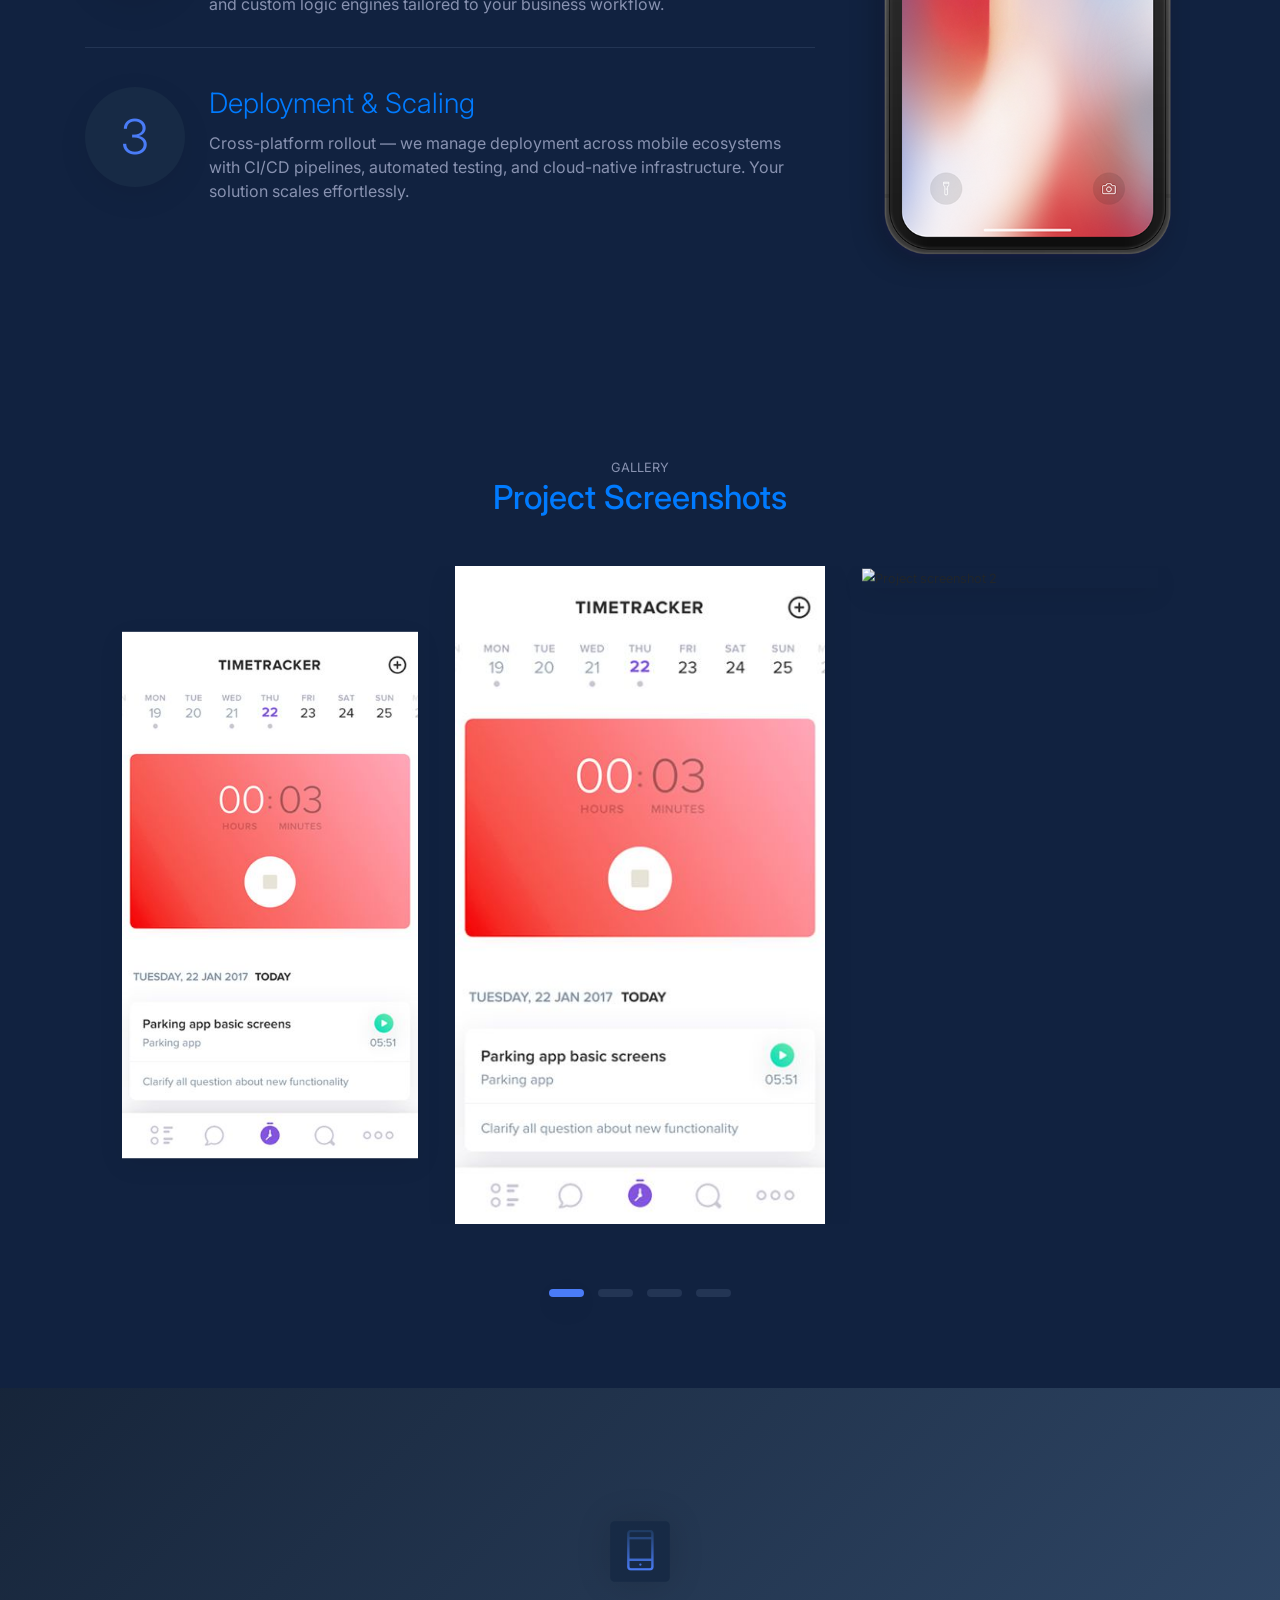
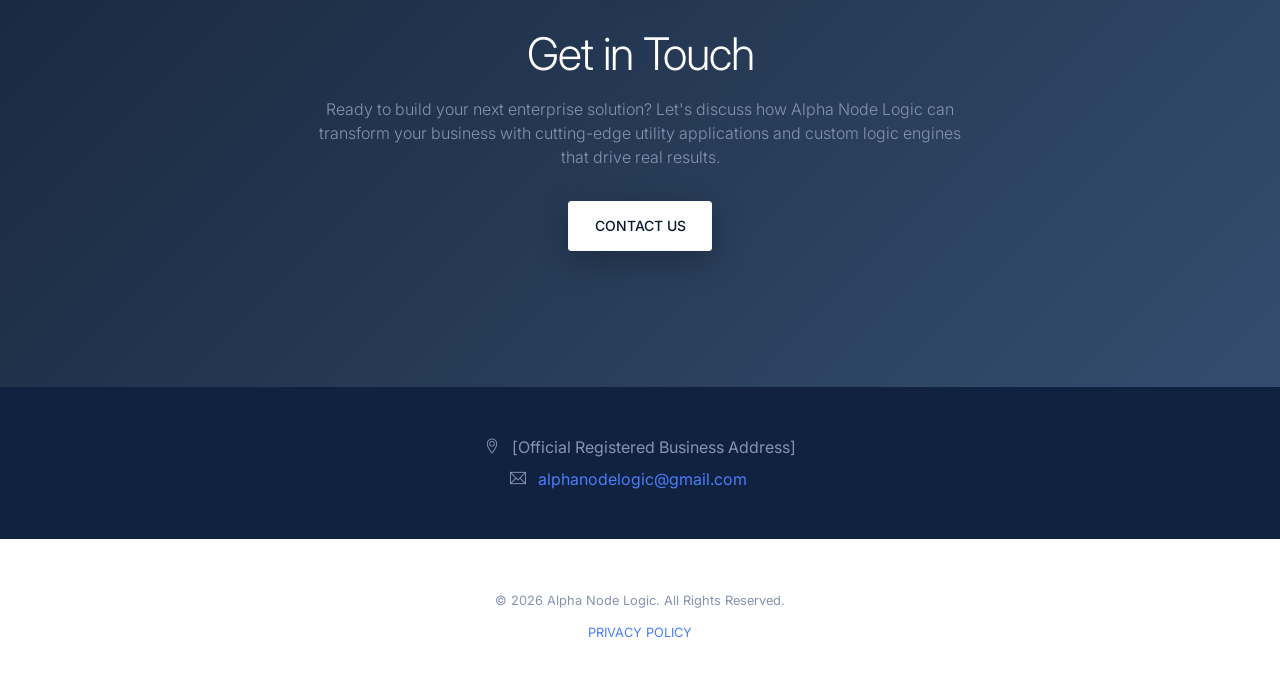
==== commit 6a1b06f4: "Add Google site verification meta tag and remove Request a Demo button" ====
--- a/index.html
+++ b/index.html
@@ -15,6 +15,7 @@
     <meta name="viewport" content="width=device-width, initial-scale=1, shrink-to-fit=no">
     <meta name="description" content="Alpha Node Logic - Building quality Android apps that reduce human effort. Specializing in utility-driven business applications.">
     <meta name="keywords" content="B2B software, utility tools, Android apps, enterprise software, business applications">
+    <meta name="google-site-verification" content="xdkiU3v4hRLSFhXgJjsWuzMQbP7Rv77s">
 
     <!-- Font -->
     <link rel="dns-prefetch" href="//fonts.googleapis.com">
@@ -59,7 +60,7 @@
     <header class="bg-gradient" id="home">
         <div class="container mt-5">
             <h1>Building Quality Android Apps That Reduce Human Effort</h1>
-            <p class="tagline">At Alpha Node Logic, we specialize in developing utility-driven Android applications that simplify complex operations. We empower businesses by transforming manual tasks into smart, mobile-first solutions.</p>
+            <p class="tagline">At Alpha Node Logic, we specialize in developing utility-driven Android applications that simplify complex operations. We empower businesses by transforming manual tasks into streamlined, mobile-first experiences.</p>
         </div>
         <div class="img-holder mt-3"><img src="images/iphonex.png" alt="flagship-software-interface" class="img-fluid"></div>
     </header>
@@ -126,7 +127,7 @@
                 <div class="col-lg-6 offset-lg-6">
                     <div class="box-icon"><span class="ti-mobile gradient-fill ti-3x"></span></div>
                     <h2>Industry-Specific ERP: Poultry Supply Manager</h2>
-                    <p class="mb-4">A dedicated logistics application built to reduce the manual workload of poultry suppliers and chalan makers. We help businesses eliminate paperwork, track expenses accurately, and digitize their entire supply chain.</p>
+                    <p class="mb-4">A dedicated logistics application built to reduce the manual workload of poultry suppliers and chalan makers. We help businesses eliminate paperwork, track expenses, and manage supply chains with unprecedented efficiency.</p>
                     <a href="#" class="btn btn-primary">View Project</a>
                 </div>
             </div>
@@ -163,7 +164,7 @@
             <div class="tab-content">
                 <div class="tab-pane fade show active" id="powerful-core-calculator">
                     <div class="d-flex flex-column flex-lg-row">
-                        <img src="images/calculator.png" alt="Powerful Core Calculator Interface" class="img-fluid rounded align-self-start mr-lg-5 mb-5 mb-lg-0" style="max-width: 280px; box-shadow: 0 10px 30px rgba(0,0,0,0.3);">
+                        <img src="images/calculator.png" alt="Powerful Core Calculator Interface" class="img-fluid rounded align-self-start mr-lg-5 mb-5 mb-lg-0" style="max-width: 280px; box-shadow: 0 10px 40px rgba(0,0,0,0.16);">
                         <div>
                             <h2>Powerful Core Calculator</h2>
                             <p class="lead">Perform multiple calculations by linking them directly to Excel-style structures.</p>
@@ -177,20 +178,20 @@
                         <div>
                             <h2>Intuitive Logic Builder</h2>
                             <p class="lead">Customize your workflow with an advanced drag-and-drop feature.</p>
-                            <p>Build dynamic calculations without coding. Our visual logic builder empowers users to create custom business rules, define calculation sequences, and automate repetitive tasks using an intuitive drag-and-drop interface.</p>
+                            <p>Build dynamic calculations without coding. Our visual logic builder empowers users to create custom business rules, define calculation sequences, and automate repetitive processes.</p>
                             <p>No programming knowledge required — simply connect inputs, operations, and outputs to design sophisticated workflows that adapt to changing business requirements.</p>
                         </div>
-                        <img src="images/pined.png" alt="Intuitive Logic Builder Interface" class="img-fluid rounded align-self-start ml-lg-5 mt-5 mt-lg-0" style="max-width: 280px; box-shadow: 0 10px 30px rgba(0,0,0,0.3);">
+                        <img src="images/pined.png" alt="Intuitive Logic Builder Interface" class="img-fluid rounded align-self-start ml-lg-5 mt-5 mt-lg-0" style="max-width: 280px; box-shadow: 0 10px 40px rgba(0,0,0,0.16);">
                     </div>
                 </div>
                 <div class="tab-pane fade" id="smart-tracking-system">
                     <div class="d-flex flex-column flex-lg-row">
-                        <img src="images/history.png" alt="Smart Tracking System Interface" class="img-fluid rounded align-self-start mr-lg-5 mb-5 mb-lg-0" style="max-width: 280px; box-shadow: 0 10px 30px rgba(0,0,0,0.3);">
+                        <img src="images/history.png" alt="Smart Tracking System Interface" class="img-fluid rounded align-self-start mr-lg-5 mb-5 mb-lg-0" style="max-width: 280px; box-shadow: 0 10px 40px rgba(0,0,0,0.16);">
                         <div>
                             <h2>Smart Tracking System</h2>
                             <p class="lead">Robust memory and history tracking for instant data retrieval.</p>
-                            <p>Never lose track of your calculations again. Our Smart Tracking System automatically logs every business calculation, expense entry, and data modification with complete history and audit trails.</p>
-                            <p>Instantly retrieve past business calculations and logs with powerful search and filtering capabilities, enabling you to reference, revise, or regenerate any previous work in seconds.</p>
+                            <p>Never lose track of your calculations again. Our Smart Tracking System automatically logs every business calculation, expense entry, and data modification with complete timestamps and user references.</p>
+                            <p>Instantly retrieve past business calculations and logs with powerful search and filtering capabilities, enabling you to reference, revise, or regenerate any previous work with just a few taps.</p>
                         </div>
                     </div>
                 </div>
@@ -200,9 +201,9 @@
                             <h2>Pre-Designed Templates</h2>
                             <p class="lead">Start working immediately with themes tailored for specific business needs.</p>
                             <p>Our library of pre-designed templates covers a wide range of business scenarios — from invoicing and inventory tracking to expense management and financial reporting.</p>
-                            <p>Each template comes with a premium UI experience, ensuring your business data is presented professionally and consistently. Simply select a template, customize it to your needs, and start working immediately.</p>
-                        </div>
-                        <img src="images/main_screen.png" alt="Pre-Designed Templates Interface" class="img-fluid rounded align-self-start ml-lg-5 mt-5 mt-lg-0" style="max-width: 280px; box-shadow: 0 10px 30px rgba(0,0,0,0.3);">
+                            <p>Each template comes with a premium UI experience, ensuring your business data is presented professionally and consistently. Simply select a template, customize it to your requirements, and begin using it instantly.</p>
+                        </div>
+                        <img src="images/main_screen.png" alt="Pre-Designed Templates Interface" class="img-fluid rounded align-self-start ml-lg-5 mt-5 mt-lg-0" style="max-width: 280px; box-shadow: 0 10px 40px rgba(0,0,0,0.16);">
                     </div>
                 </div>
             </div>
@@ -243,21 +244,21 @@
                             <div class="circle-icon mr-4">1</div>
                             <div class="media-body">
                                 <h5>Strategic Planning</h5>
-                                <p>Robust architecture analysis — we design a comprehensive blueprint tailored to your business requirements, defining clear roadmaps, technology stacks, and scalability strategies before a single line of code is written.</p>
+                                <p>Robust architecture analysis — we design a comprehensive blueprint tailored to your business requirements, defining clear roadmaps, technology stacks, and scalability frameworks.</p>
                             </div>
                         </li>
                         <li class="media my-4">
                             <div class="circle-icon mr-4">2</div>
                             <div class="media-body">
                                 <h5>Logic & Development</h5>
-                                <p>Clean code and advanced logic building — our team engineers high-performance code with a focus on modular architecture, reusable components, and custom logic engines that adapt to evolving business needs.</p>
+                                <p>Clean code and advanced logic building — our team engineers high-performance code with a focus on modular architecture, reusable components, and custom logic engines tailored to your business workflow.</p>
                             </div>
                         </li>
                         <li class="media">
                             <div class="circle-icon mr-4">3</div>
                             <div class="media-body">
                                 <h5>Deployment & Scaling</h5>
-                                <p>Cross-platform rollout — we manage deployment across mobile ecosystems with CI/CD pipelines, automated testing, and cloud-native infrastructure. Your solution scales effortlessly as your business grows.</p>
+                                <p>Cross-platform rollout — we manage deployment across mobile ecosystems with CI/CD pipelines, automated testing, and cloud-native infrastructure. Your solution scales effortlessly.</p>
                             </div>
                         </li>
                     </ul>
@@ -286,19 +287,19 @@
             <div class="testimonials owl-carousel">
                 <div class="testimonials-single">
                     <img src="images/client.png" alt="client" class="client-img">
-                    <blockquote class="blockquote">Uniquely streamline highly efficient scenarios and 24/7 initiatives. Conveniently embrace multifunctional ideas through proactive customer service. Distinctively conceptualize 2.0 intellectual capital via user-centric partnerships.</blockquote>
+                    <blockquote class="blockquote">Uniquely streamline highly efficient scenarios and 24/7 initiatives. Conveniently embrace multifunctional ideas through proactive customer service. Distinctively exploit optimal alignments for synergistic value.</blockquote>
                     <h5 class="mt-4 mb-2">Crystal Gordon</h5>
                     <p class="text-primary">United States</p>
                 </div>
                 <div class="testimonials-single">
                     <img src="images/client.png" alt="client" class="client-img">
-                    <blockquote class="blockquote">Uniquely streamline highly efficient scenarios and 24/7 initiatives. Conveniently embrace multifunctional ideas through proactive customer service. Distinctively conceptualize 2.0 intellectual capital via user-centric partnerships.</blockquote>
+                    <blockquote class="blockquote">Uniquely streamline highly efficient scenarios and 24/7 initiatives. Conveniently embrace multifunctional ideas through proactive customer service. Distinctively exploit optimal alignments for synergistic value.</blockquote>
                     <h5 class="mt-4 mb-2">Crystal Gordon</h5>
                     <p class="text-primary">United States</p>
                 </div>
                 <div class="testimonials-single">
                     <img src="images/client.png" alt="client" class="client-img">
-                    <blockquote class="blockquote">Uniquely streamline highly efficient scenarios and 24/7 initiatives. Conveniently embrace multifunctional ideas through proactive customer service. Distinctively conceptualize 2.0 intellectual capital via user-centric partnerships.</blockquote>
+                    <blockquote class="blockquote">Uniquely streamline highly efficient scenarios and 24/7 initiatives. Conveniently embrace multifunctional ideas through proactive customer service. Distinctively exploit optimal alignments for synergistic value.</blockquote>
                     <h5 class="mt-4 mb-2">Crystal Gordon</h5>
                     <p class="text-primary">United States</p>
                 </div>
@@ -410,16 +411,16 @@
             <div class="row pt-4">
                 <div class="col-md-6">
                     <h4 class="mb-3">Can I try before I buy?</h4>
-                    <p class="light-font mb-5">Lorem ipsum dolor sit amet, consectetur adipiscing elit. Integer rutrum, urna eu pellentesque pretium, nisi nisi fermentum enim, et sagittis dolor nulla vel sapien. Vestibulum sit amet mattis ante. </p>
+                    <p class="light-font mb-5">Lorem ipsum dolor sit amet, consectetur adipiscing elit. Integer rutrum, urna eu pellentesque pretium, nisi nisi fermentum enim, et sagittis dolor nulla vehicula. Duis non felis ac lacus molestie vehicula at ac dui. Donec fermentum facilisis sem, at dapibus orci pellentesque a. </p>
                     <h4 class="mb-3">What payment methods do you accept?</h4>
-                    <p class="light-font mb-5">Lorem ipsum dolor sit amet, consectetur adipiscing elit. Integer rutrum, urna eu pellentesque pretium, nisi nisi fermentum enim, et sagittis dolor nulla vel sapien. Vestibulum sit amet mattis ante. </p>
+                    <p class="light-font mb-5">Lorem ipsum dolor sit amet, consectetur adipiscing elit. Integer rutrum, urna eu pellentesque pretium, nisi nisi fermentum enim, et sagittis dolor nulla vehicula. Duis non felis ac lacus molestie vehicula at ac dui. Donec fermentum facilisis sem, at dapibus orci pellentesque a. </p>
 
                 </div>
                 <div class="col-md-6">
                     <h4 class="mb-3">Can I change my plan later?</h4>
-                    <p class="light-font mb-5">Lorem ipsum dolor sit amet, consectetur adipiscing elit. Integer rutrum, urna eu pellentesque pretium, nisi nisi fermentum enim, et sagittis dolor nulla vel sapien. Vestibulum sit amet mattis ante. </p>
+                    <p class="light-font mb-5">Lorem ipsum dolor sit amet, consectetur adipiscing elit. Integer rutrum, urna eu pellentesque pretium, nisi nisi fermentum enim, et sagittis dolor nulla vehicula. Duis non felis ac lacus molestie vehicula at ac dui. Donec fermentum facilisis sem, at dapibus orci pellentesque a. </p>
                     <h4 class="mb-3">Do you have a contract?</h4>
-                    <p class="light-font mb-5">Lorem ipsum dolor sit amet, consectetur adipiscing elit. Integer rutrum, urna eu pellentesque pretium, nisi nisi fermentum enim, et sagittis dolor nulla vel sapien. Vestibulum sit amet mattis ante. </p>
+                    <p class="light-font mb-5">Lorem ipsum dolor sit amet, consectetur adipiscing elit. Integer rutrum, urna eu pellentesque pretium, nisi nisi fermentum enim, et sagittis dolor nulla vehicula. Duis non felis ac lacus molestie vehicula at ac dui. Donec fermentum facilisis sem, at dapibus orci pellentesque a. </p>
 
                 </div>
             </div>
@@ -437,10 +438,9 @@
 
                 <div class="box-icon"><span class="ti-mobile gradient-fill ti-3x"></span></div>
                 <h2>Get in Touch</h2>
-                <p class="tagline">Ready to build your next enterprise solution? Let's discuss how Alpha Node Logic can transform your business with cutting-edge utility applications and custom logic engines.</p>
+                <p class="tagline">Ready to build your next enterprise solution? Let's discuss how Alpha Node Logic can transform your business with cutting-edge utility applications and custom logic engines that drive real results.</p>
                 <div class="my-4">
                     <a href="#contact" class="btn btn-light">Contact Us</a>
-                    <a href="#" class="btn btn-light">Request a Demo</a>
                 </div>
             </div>
         </div>
@@ -483,4 +483,4 @@
 
 </body>
 
-</html>+</html>
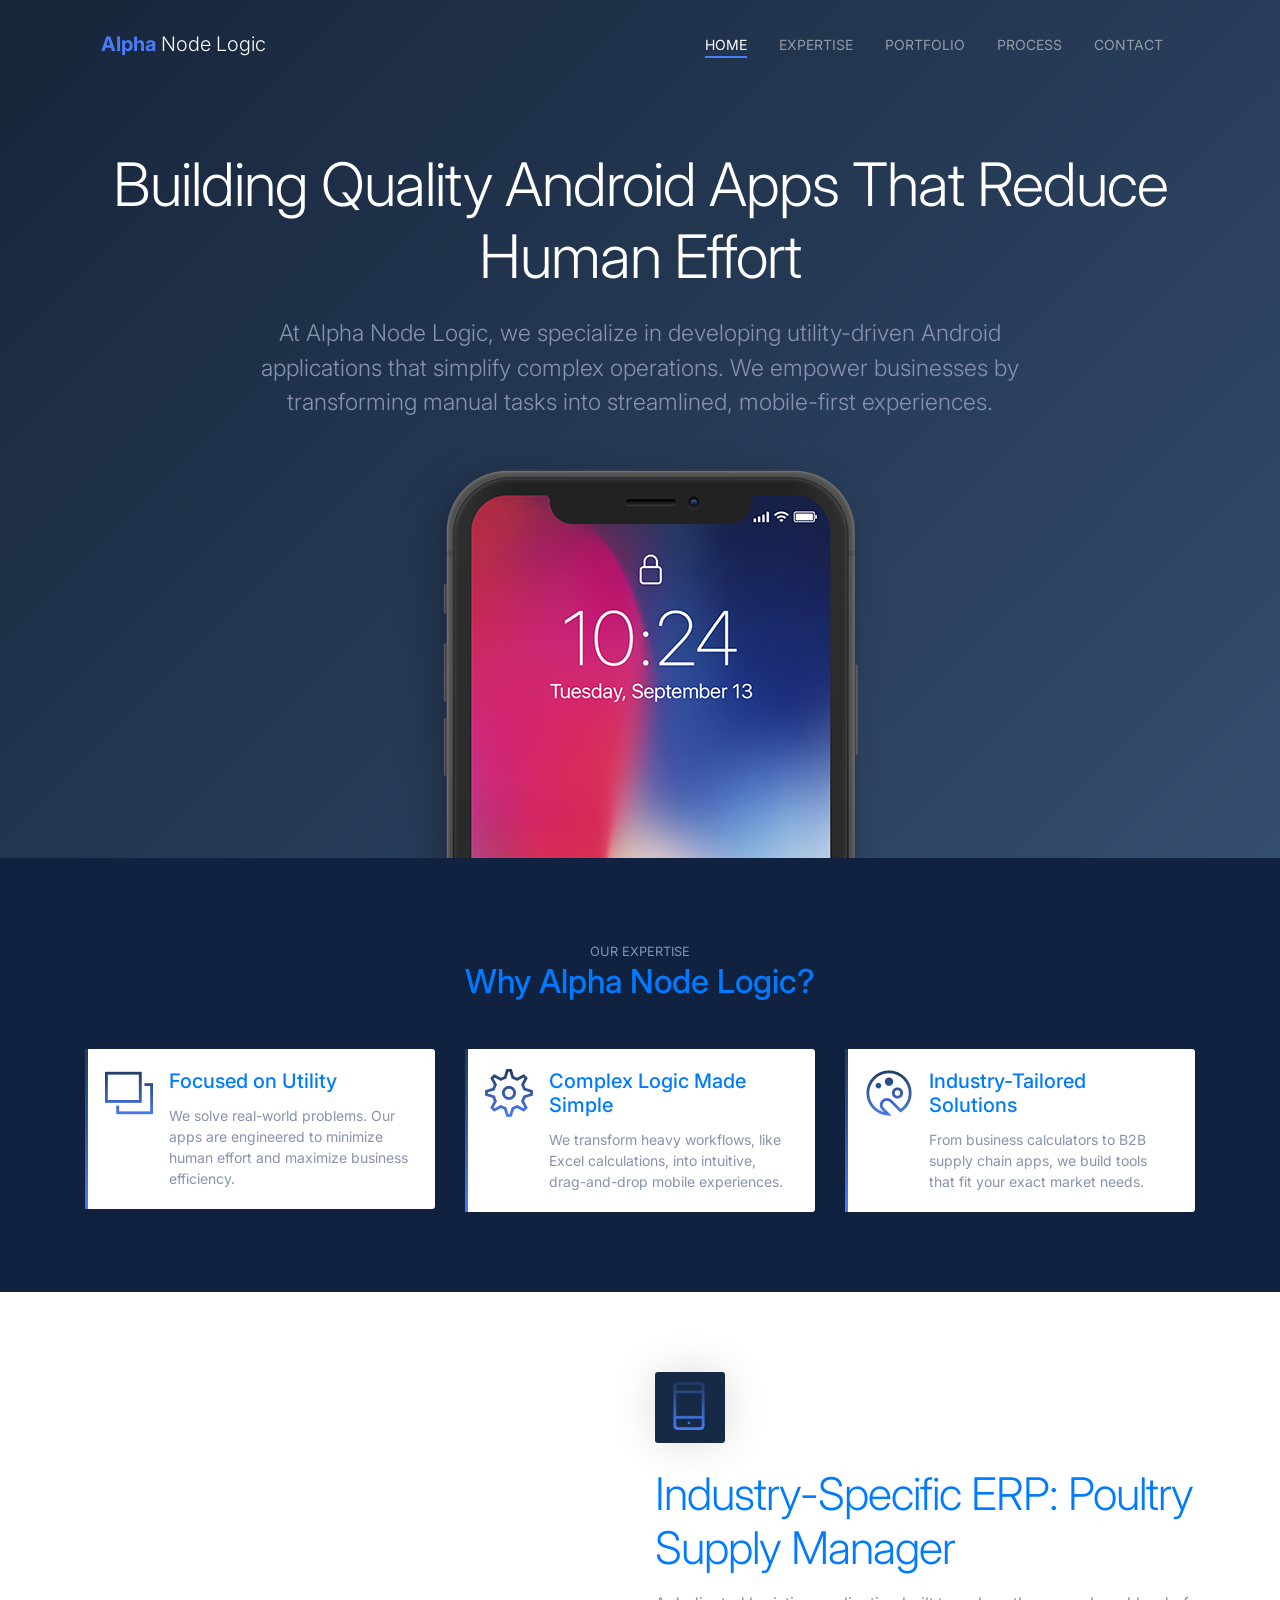
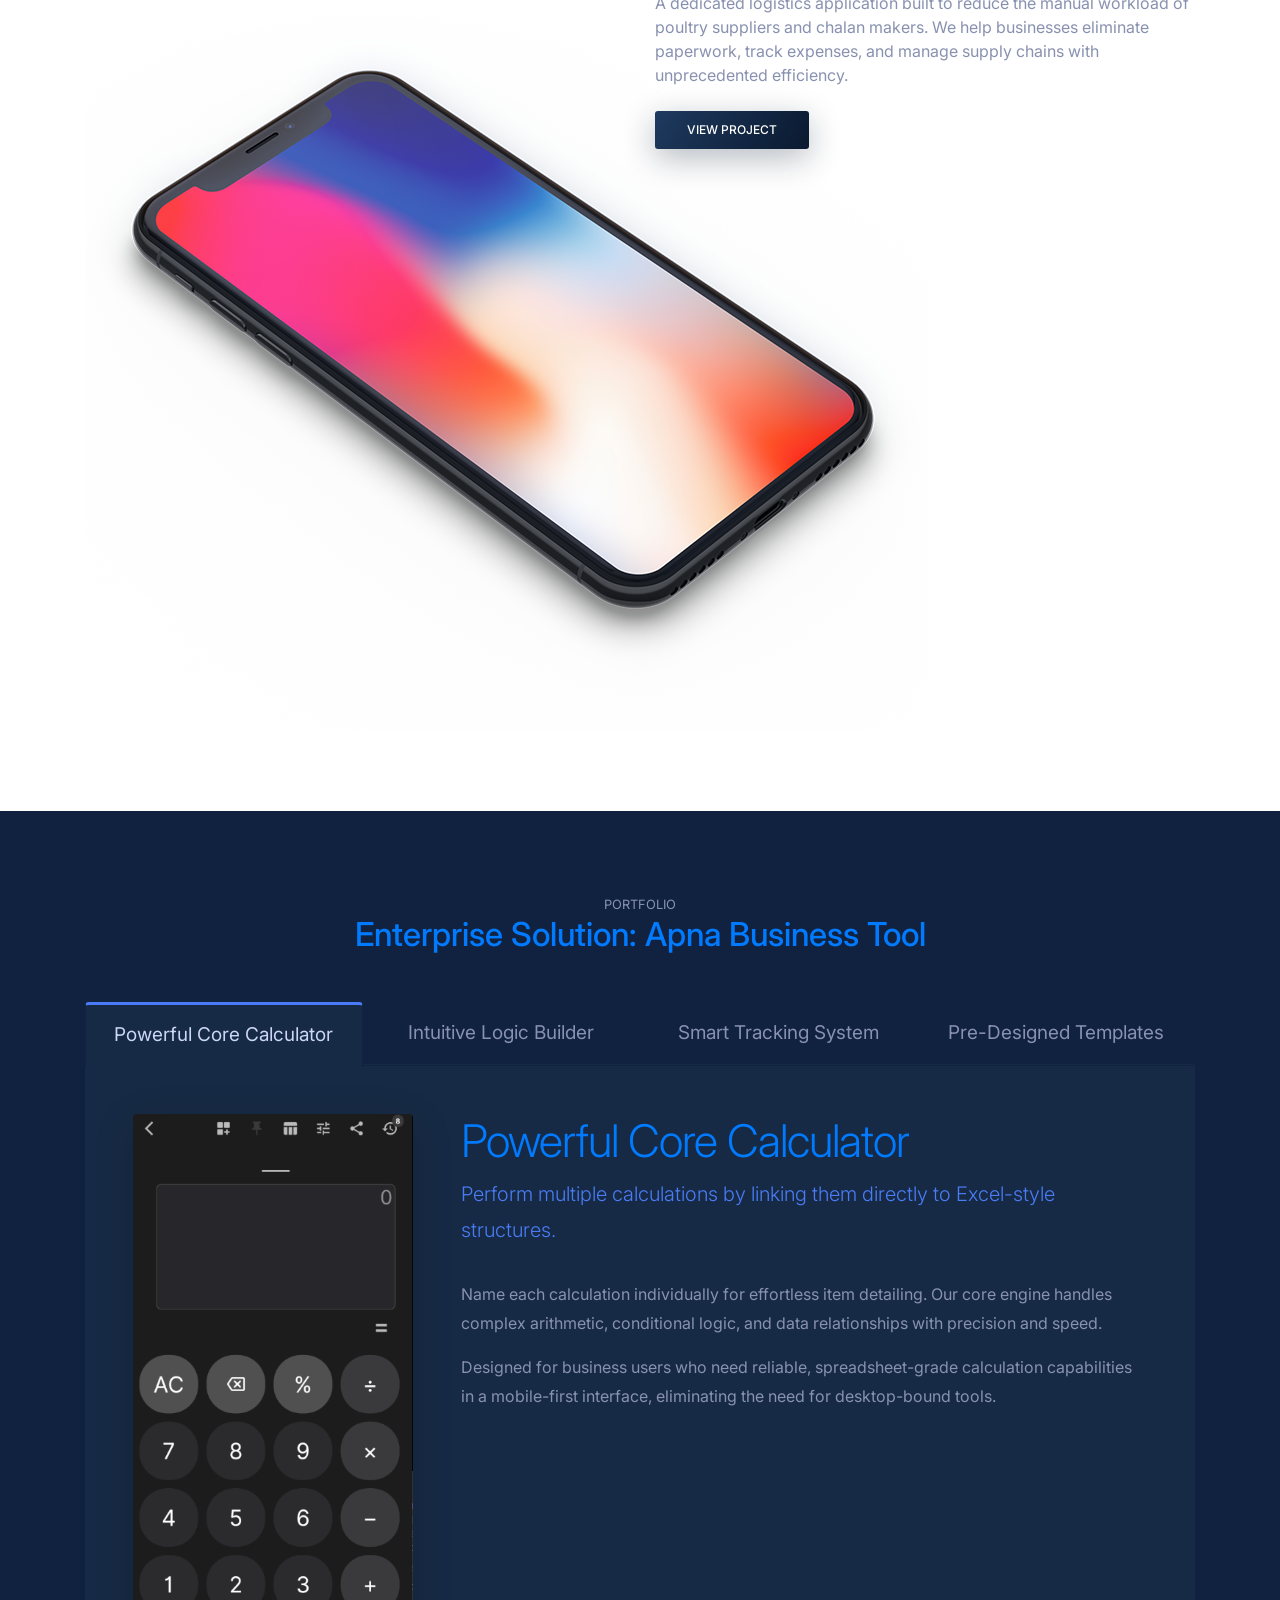
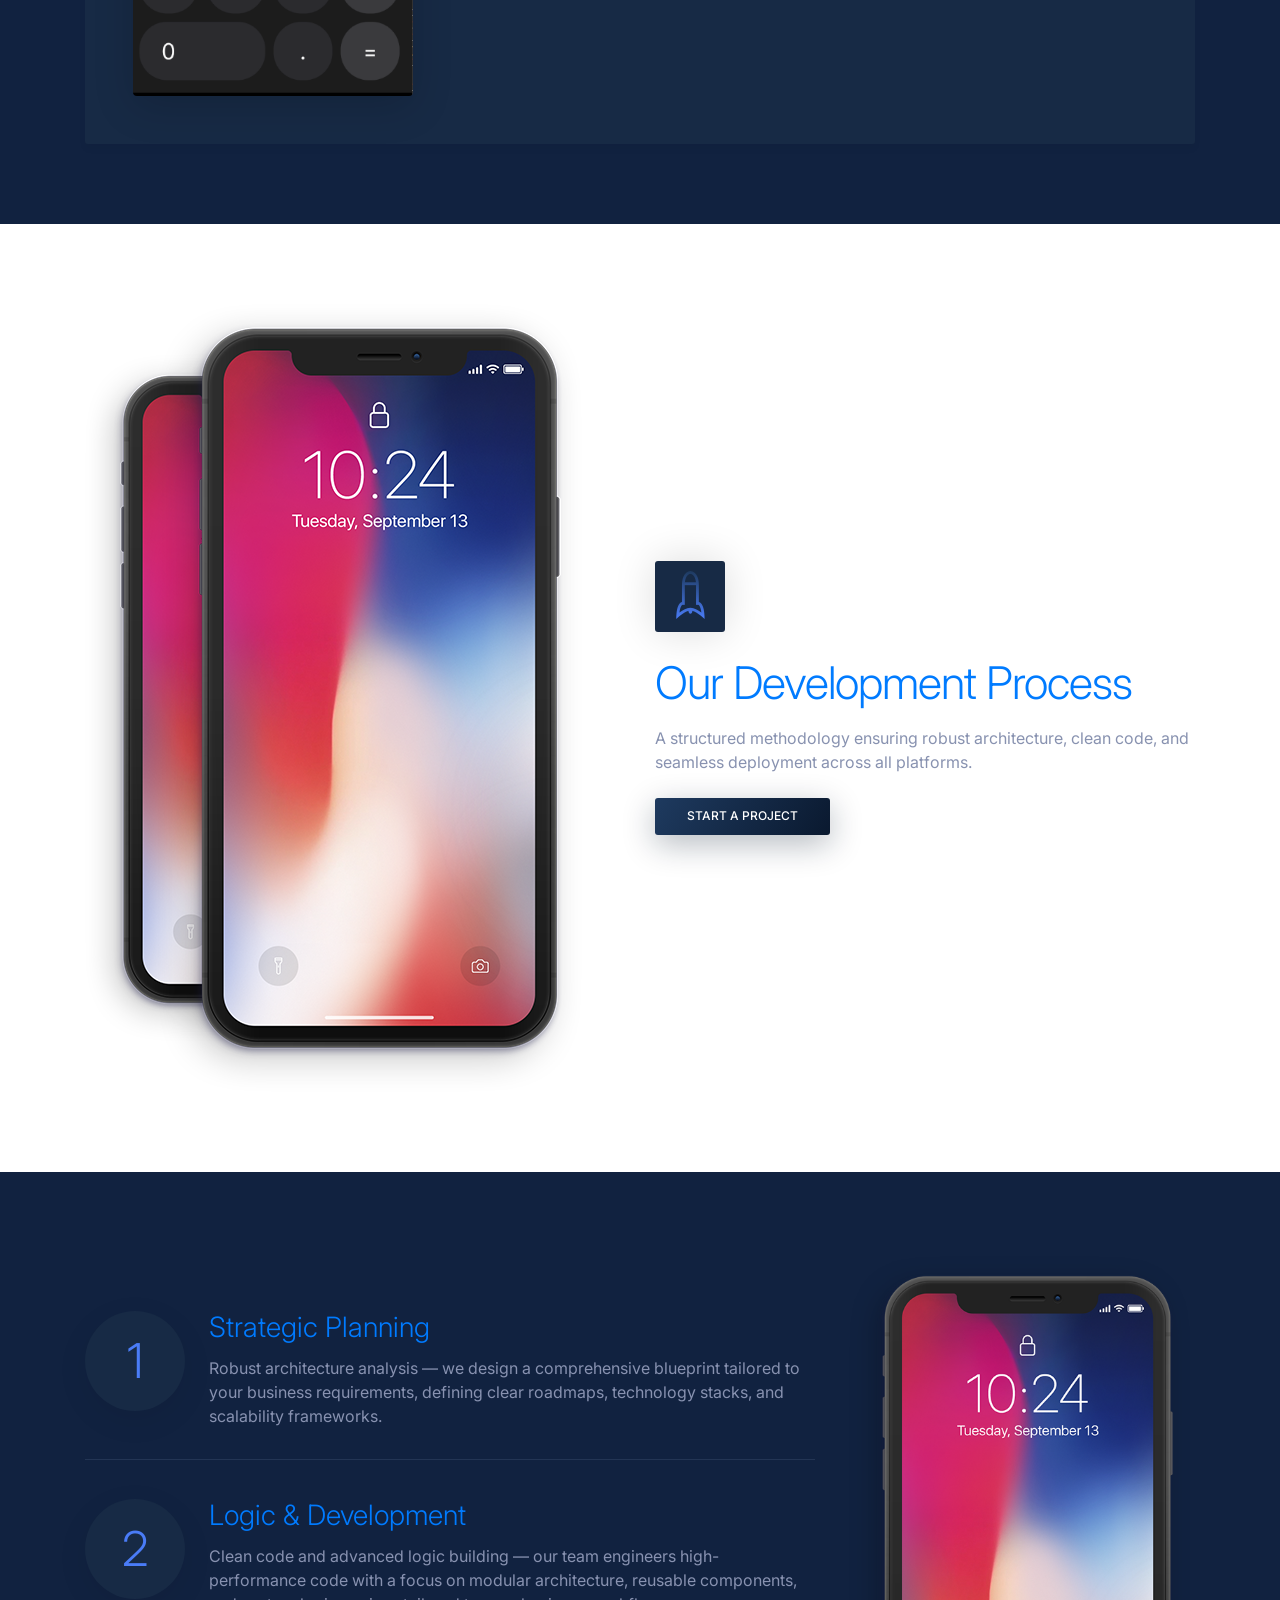
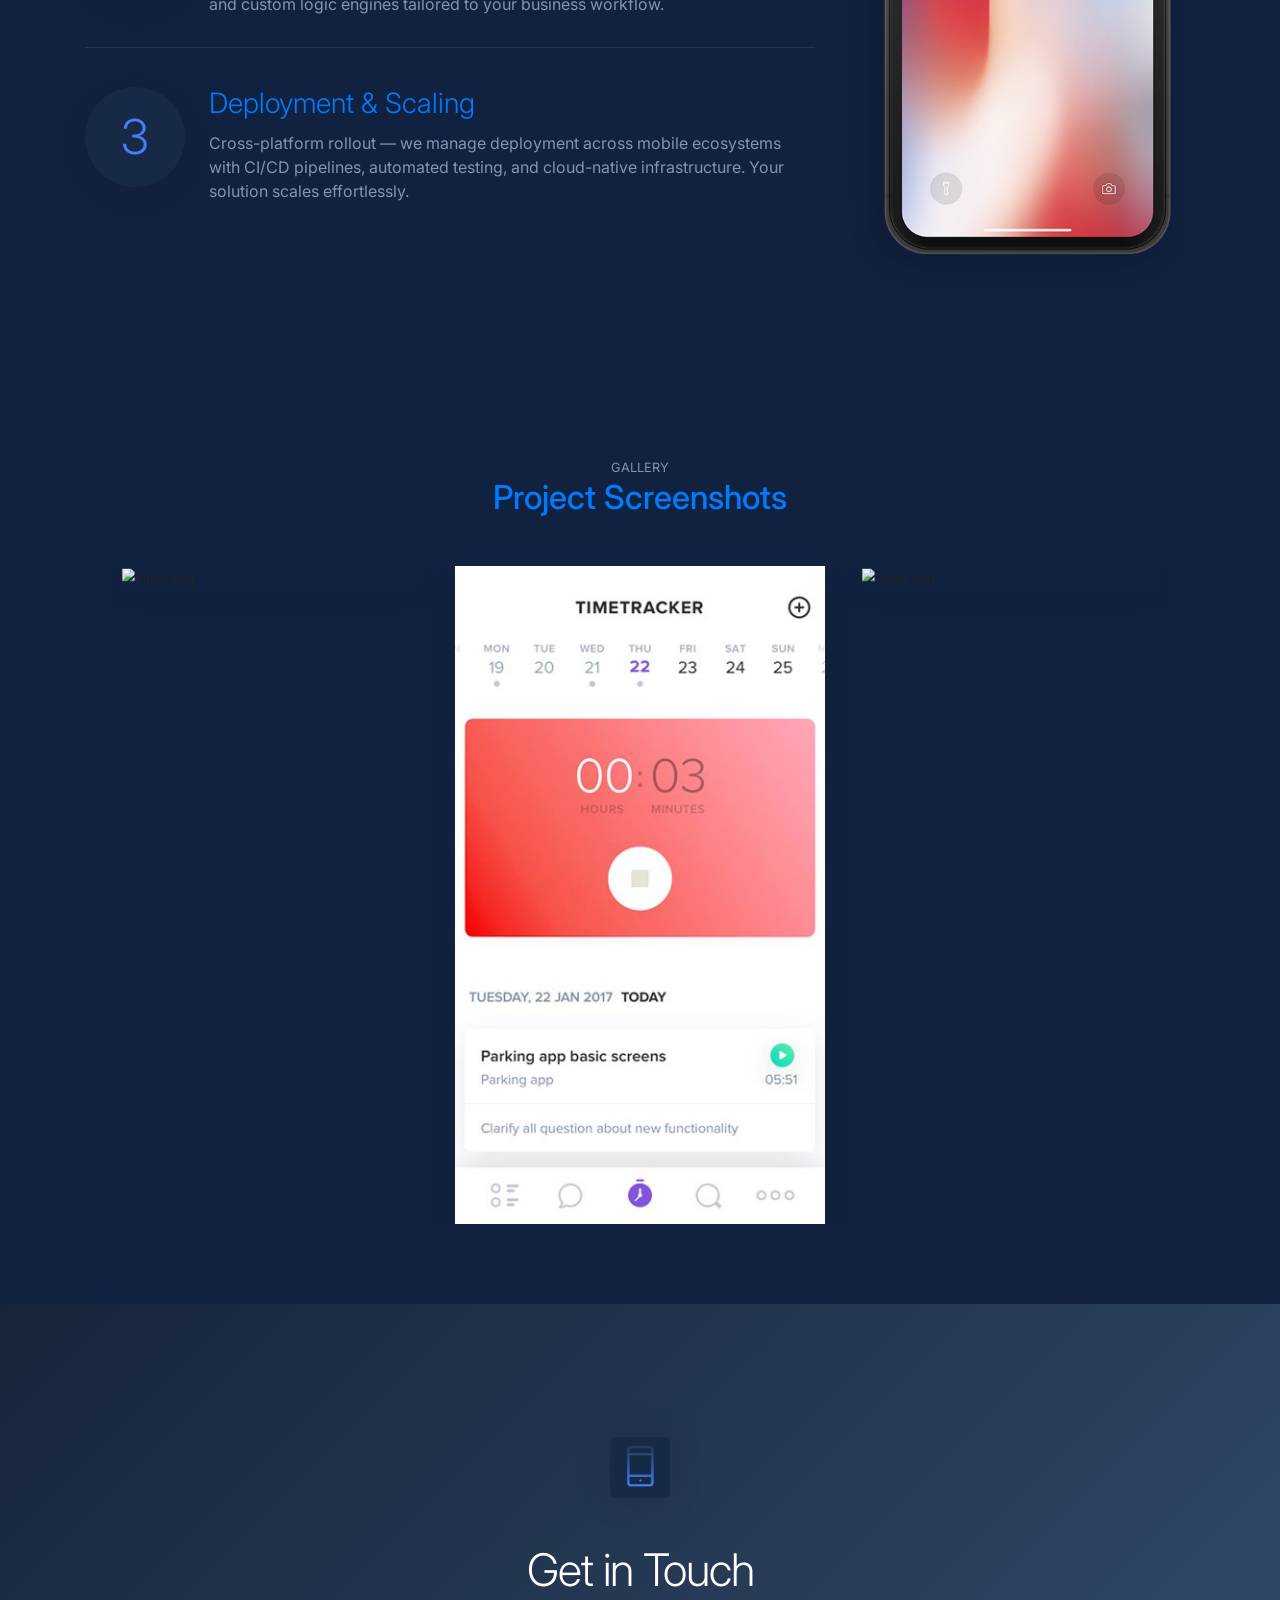
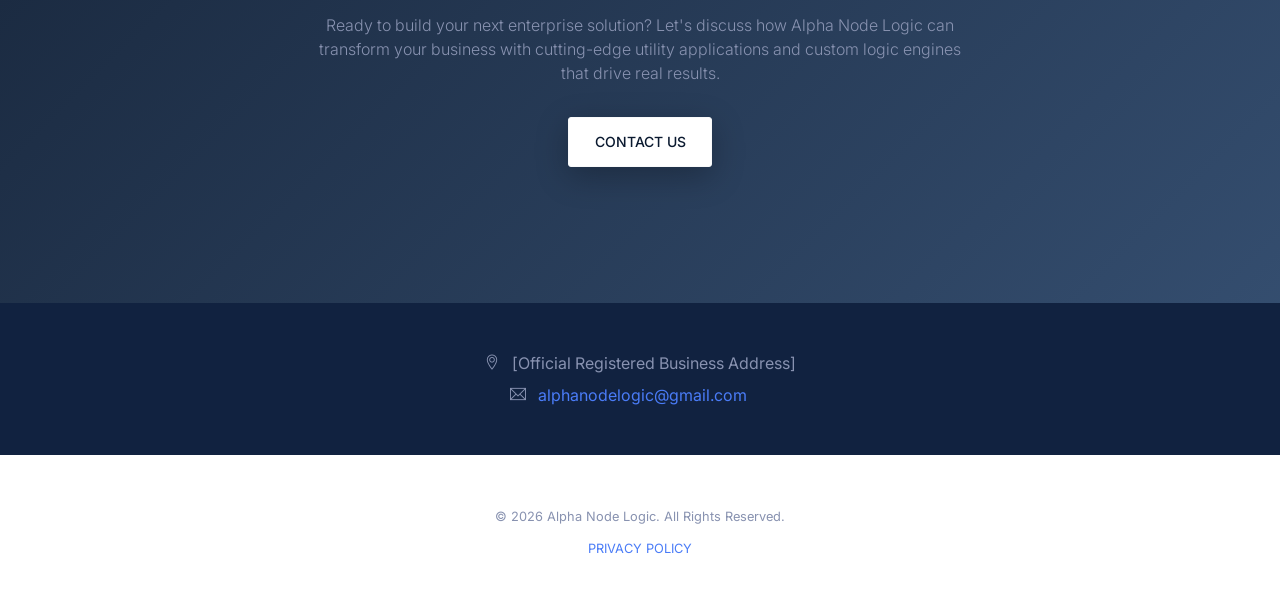
==== commit 8e1a23ca: "Update Google site verification and image references Updated the Google site verification meta tag a" ====
--- a/index.html
+++ b/index.html
@@ -15,7 +15,7 @@
     <meta name="viewport" content="width=device-width, initial-scale=1, shrink-to-fit=no">
     <meta name="description" content="Alpha Node Logic - Building quality Android apps that reduce human effort. Specializing in utility-driven business applications.">
     <meta name="keywords" content="B2B software, utility tools, Android apps, enterprise software, business applications">
-    <meta name="google-site-verification" content="xdkiU3v4hRLSFhXgJjsWuzMQbP7Rv77s">
+    <meta name="google-site-verification" content="xdkiU3v4hRLSFhXgJjsWuzMQbP7Rv77s1qPT76dFfkA" />
 
     <!-- Font -->
     <link rel="dns-prefetch" href="//fonts.googleapis.com">
@@ -320,10 +320,9 @@
             </div>
 
             <div class="img-gallery owl-carousel owl-theme">
-                <img src="images/screen1.jpg" alt="Project screenshot 1">
-                <img src="images/screen2.jpg" alt="Project screenshot 2">
-                <img src="images/screen3.jpg" alt="Project screenshot 3">
-                <img src="images/screen1.jpg" alt="Project screenshot 4">
+                <img src="images/screen1.jpg" alt="main_screen.png">
+                <img src="images/screen2.jpg" alt="Pined.png">
+               
             </div>
 
         </div>
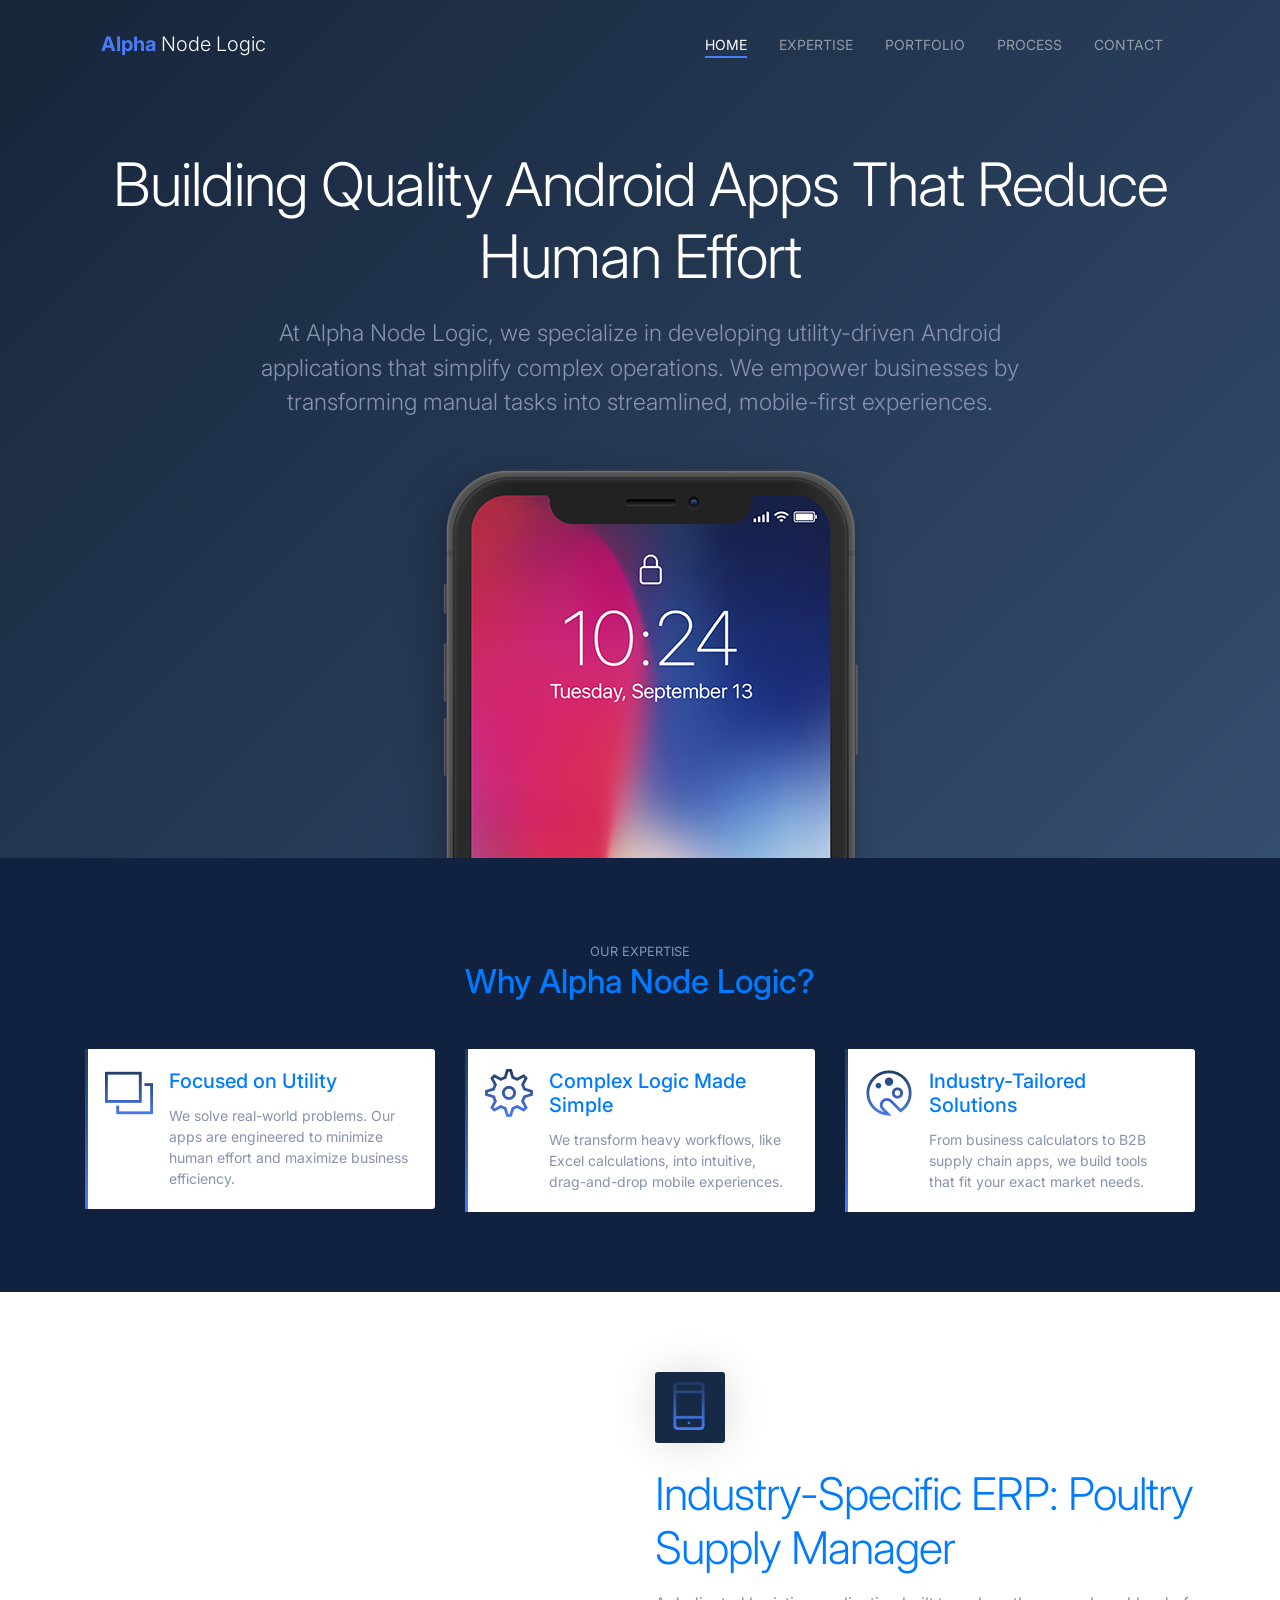
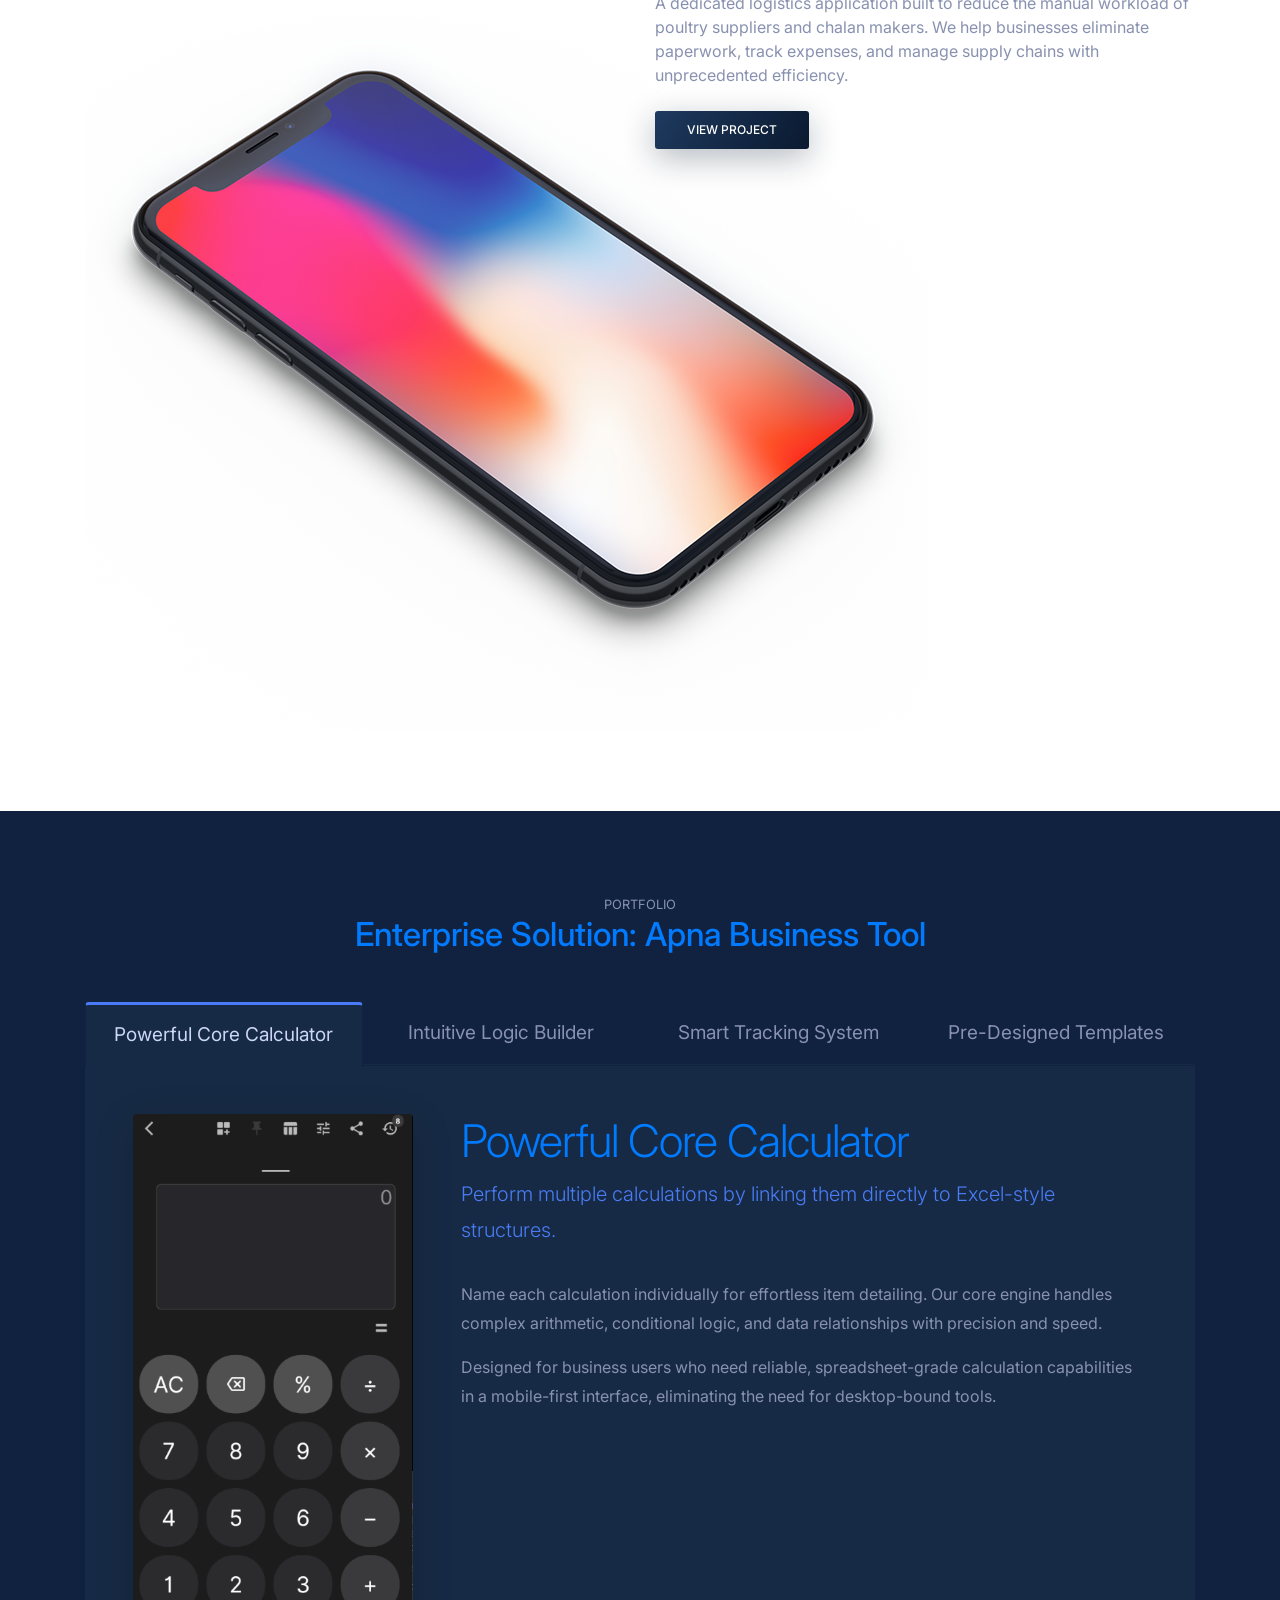
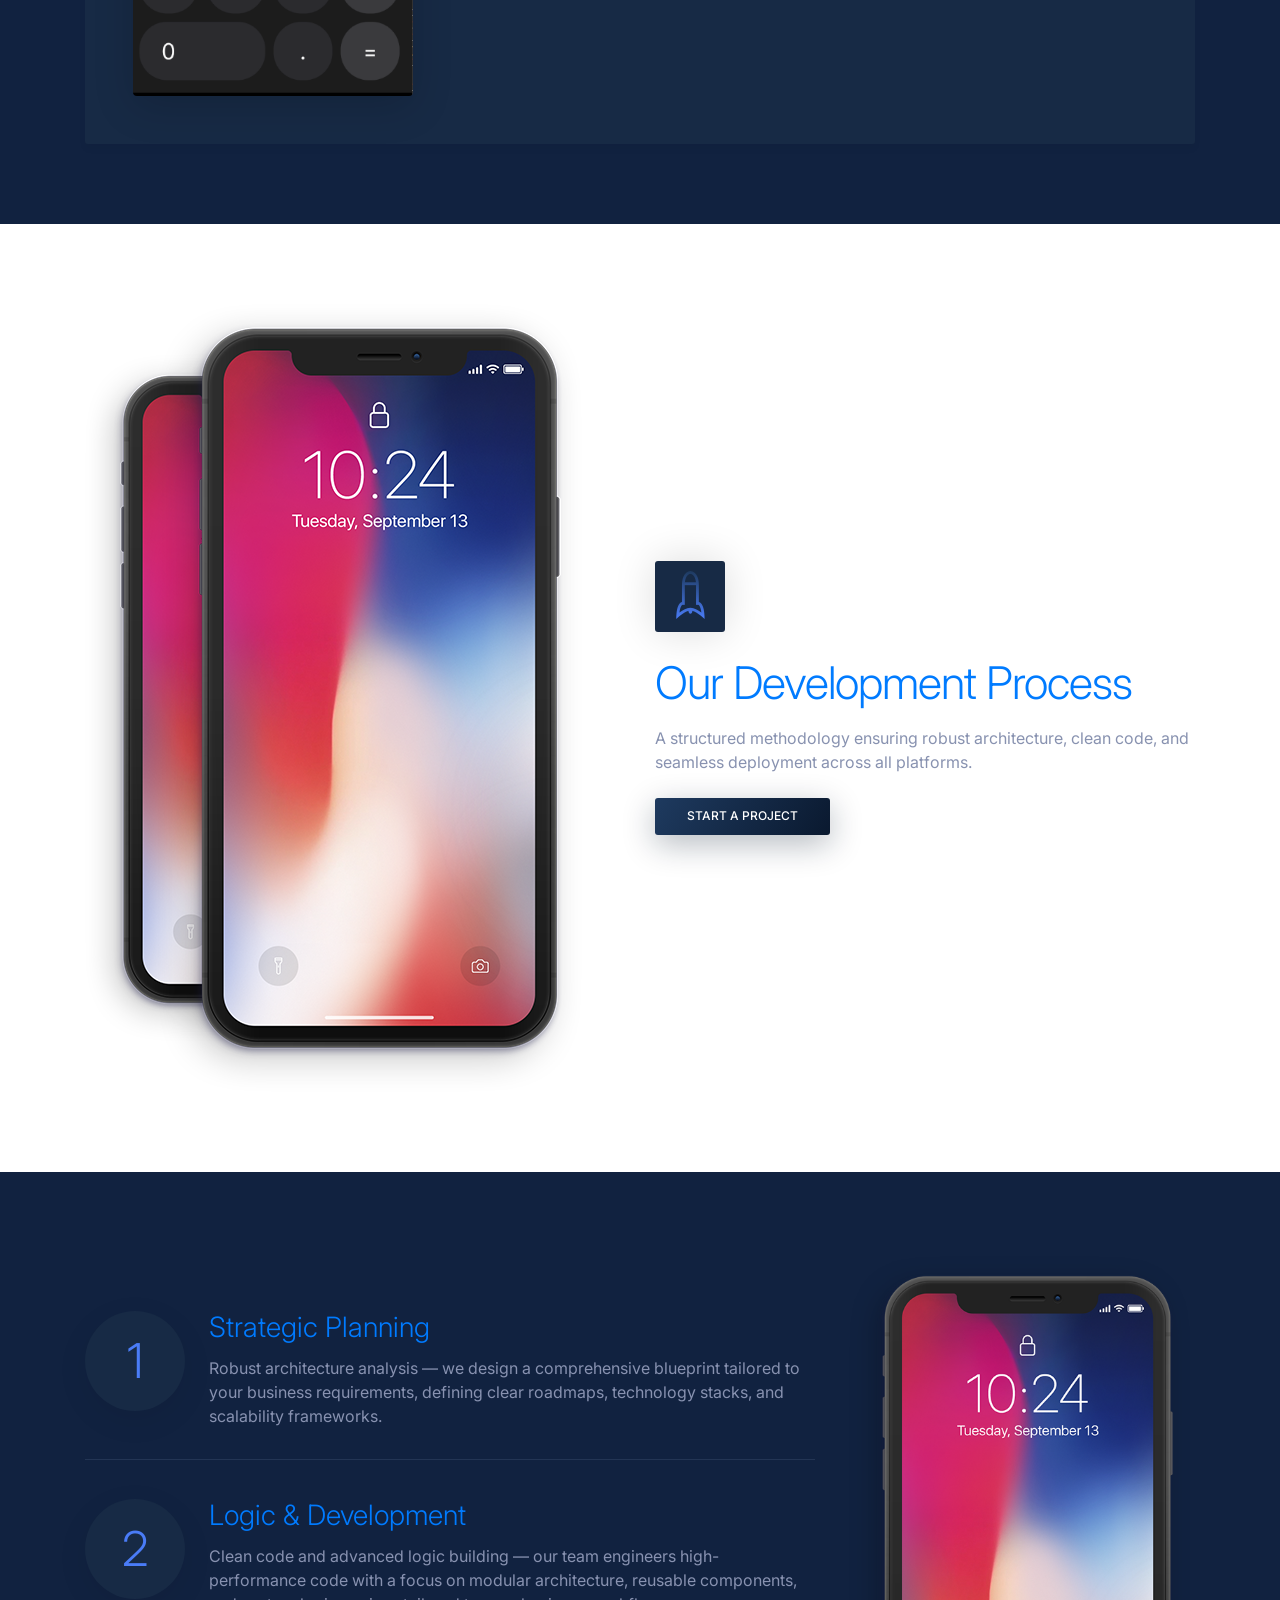
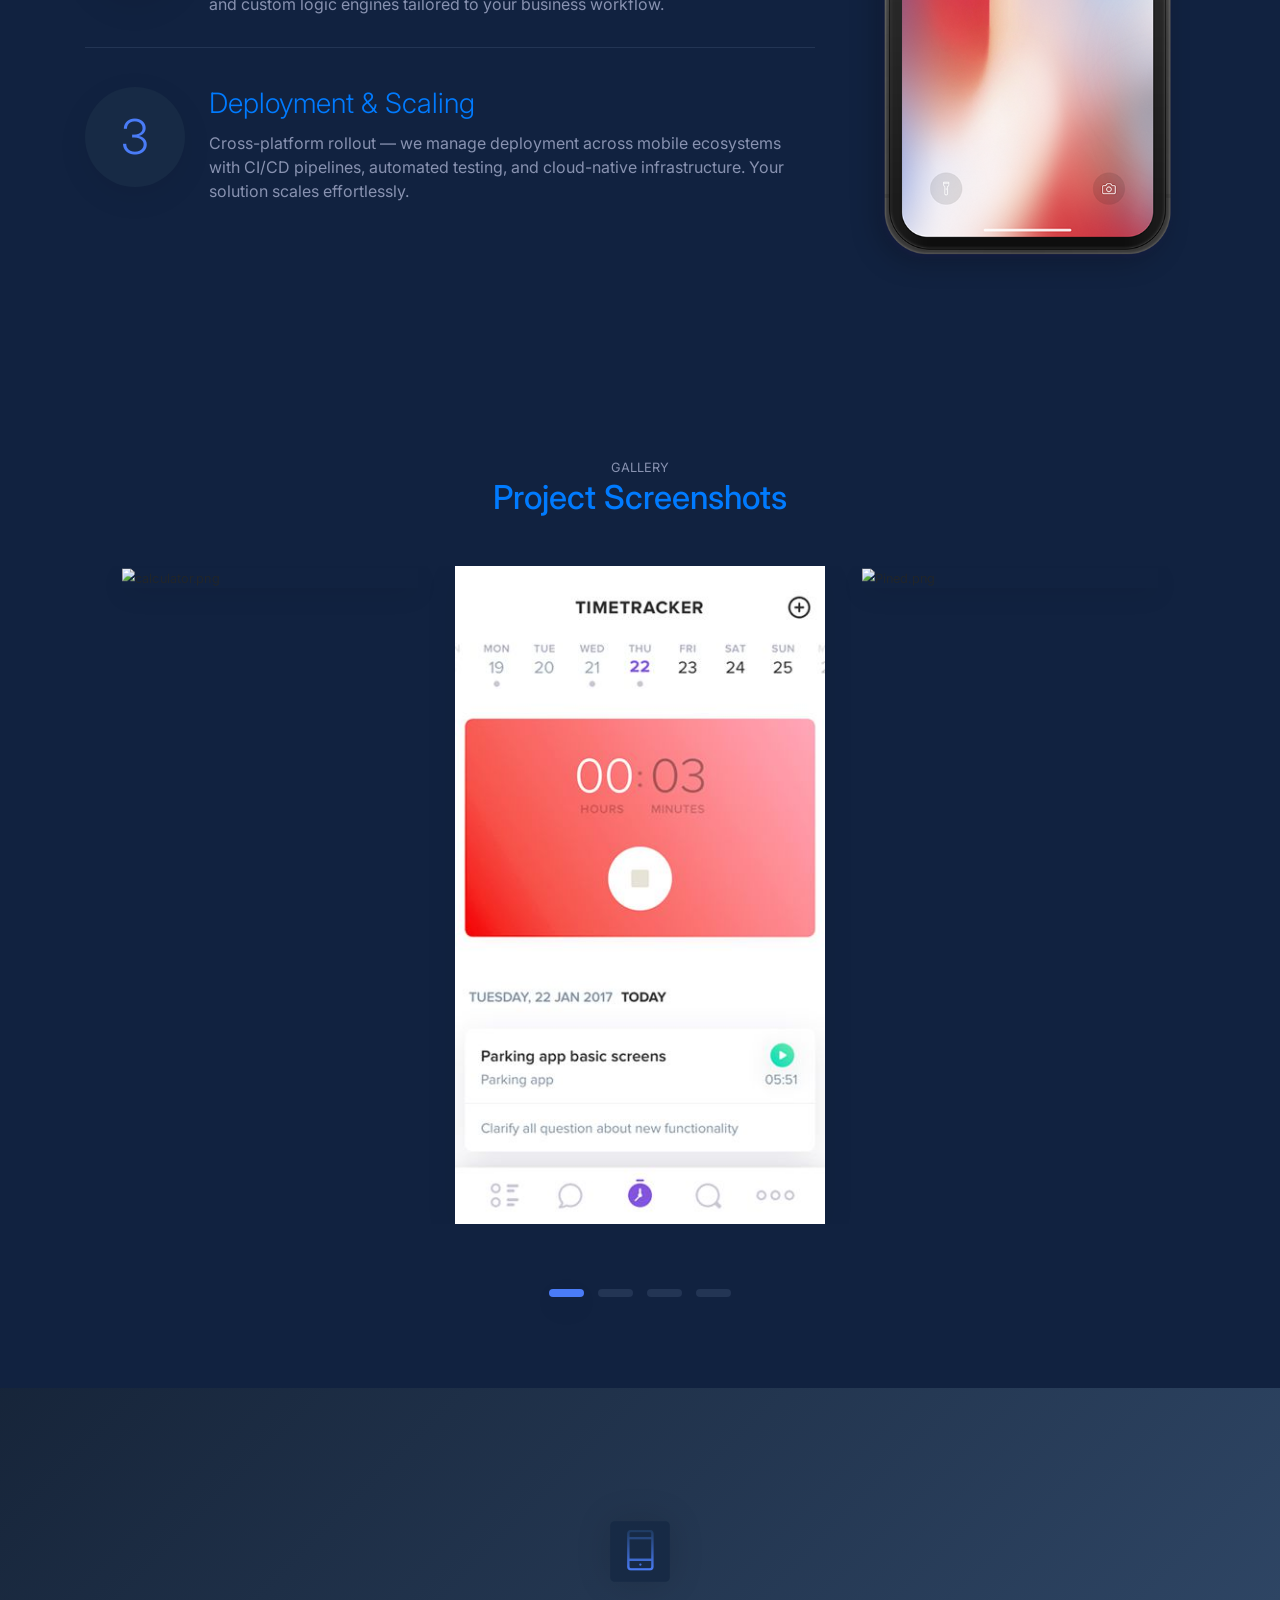
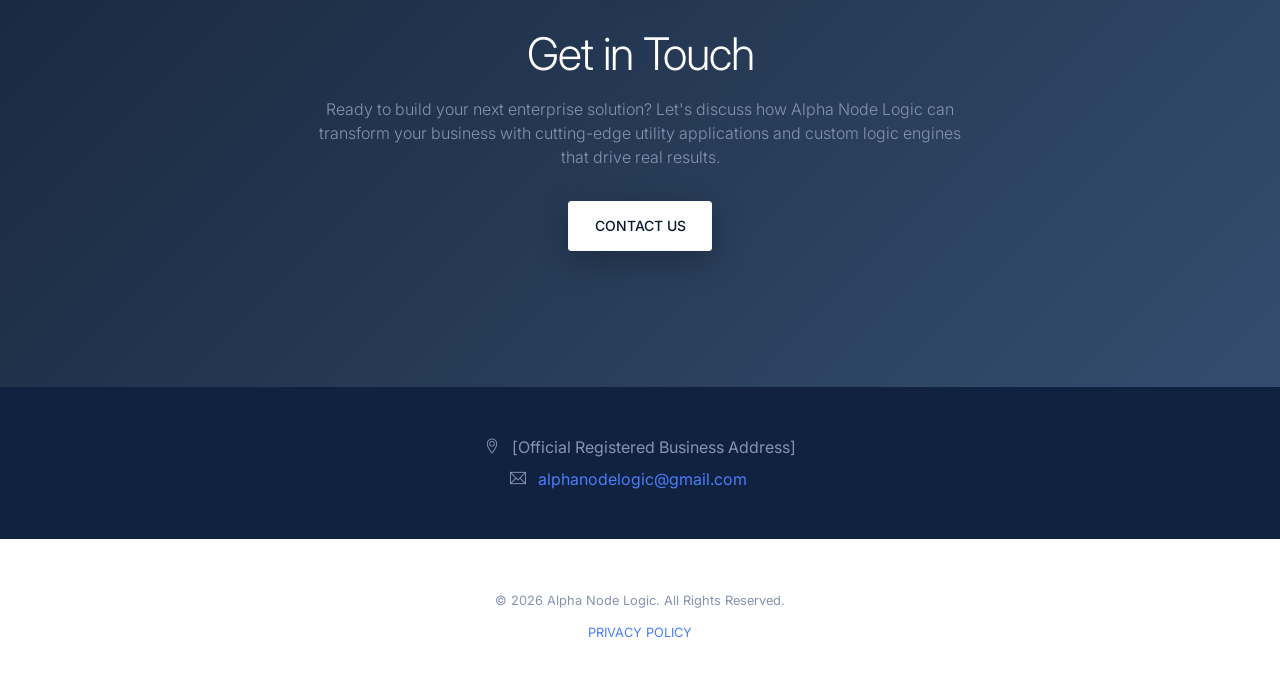
==== commit c0faf9aa: "Modify image gallery in index.html Updated image sources and alt texts in the gallery." ====
--- a/index.html
+++ b/index.html
@@ -322,7 +322,8 @@
             <div class="img-gallery owl-carousel owl-theme">
                 <img src="images/screen1.jpg" alt="main_screen.png">
                 <img src="images/screen2.jpg" alt="Pined.png">
-               
+                <img src="images/screen1.jpg" alt="history.png">
+                <img src="images/screen2.jpg" alt="calculator.png">
             </div>
 
         </div>
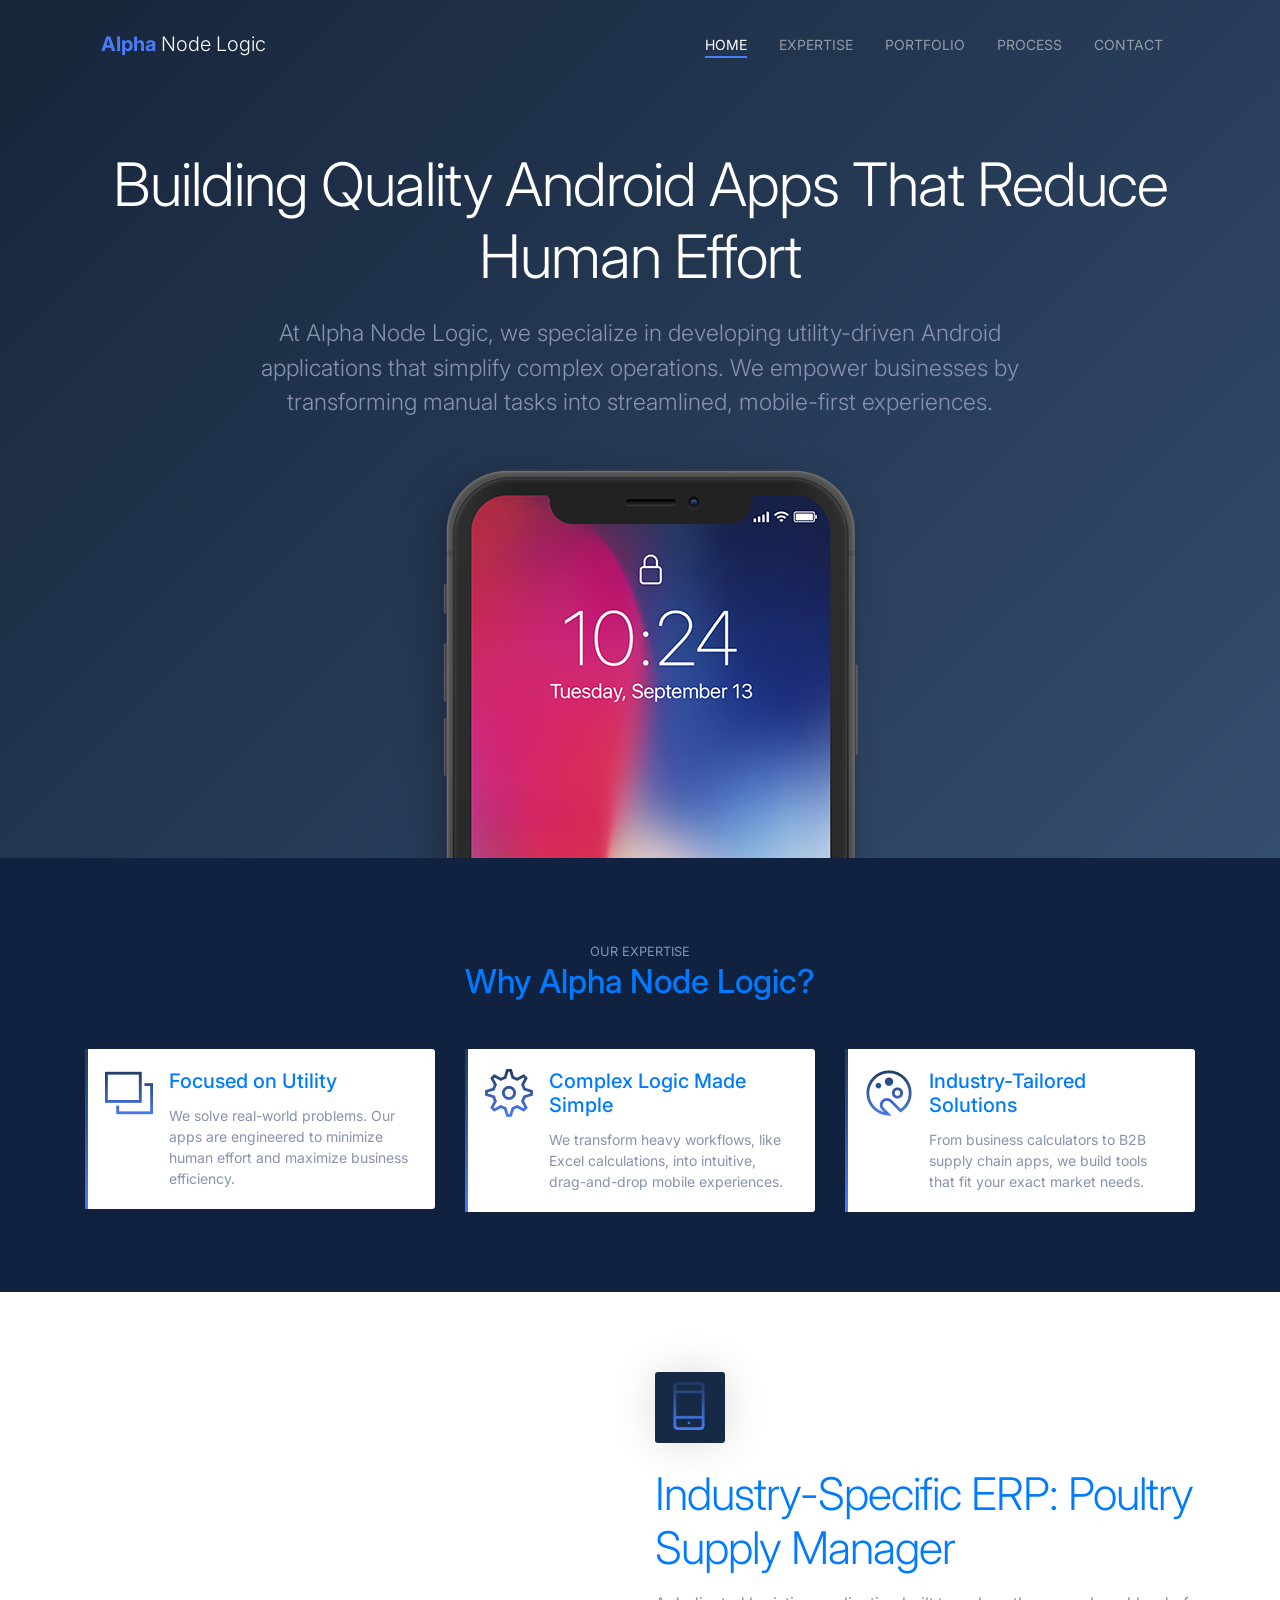
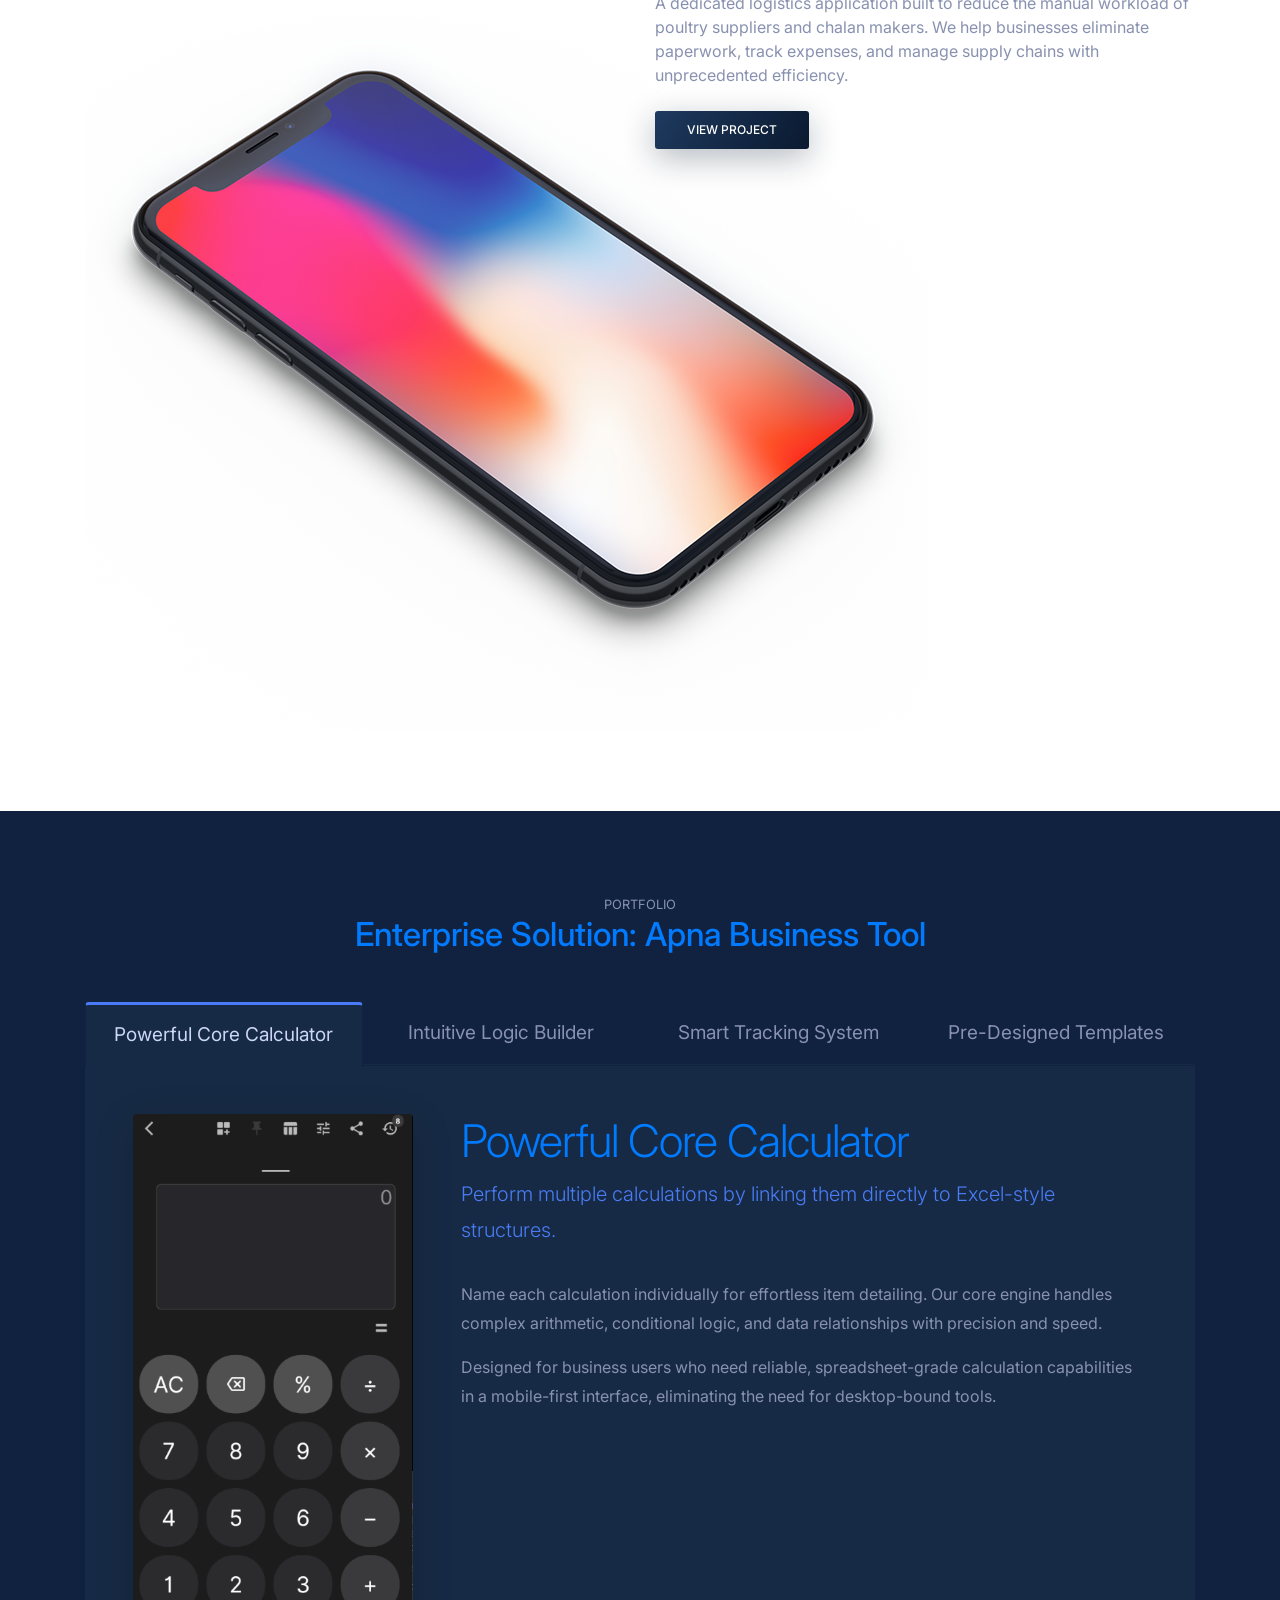
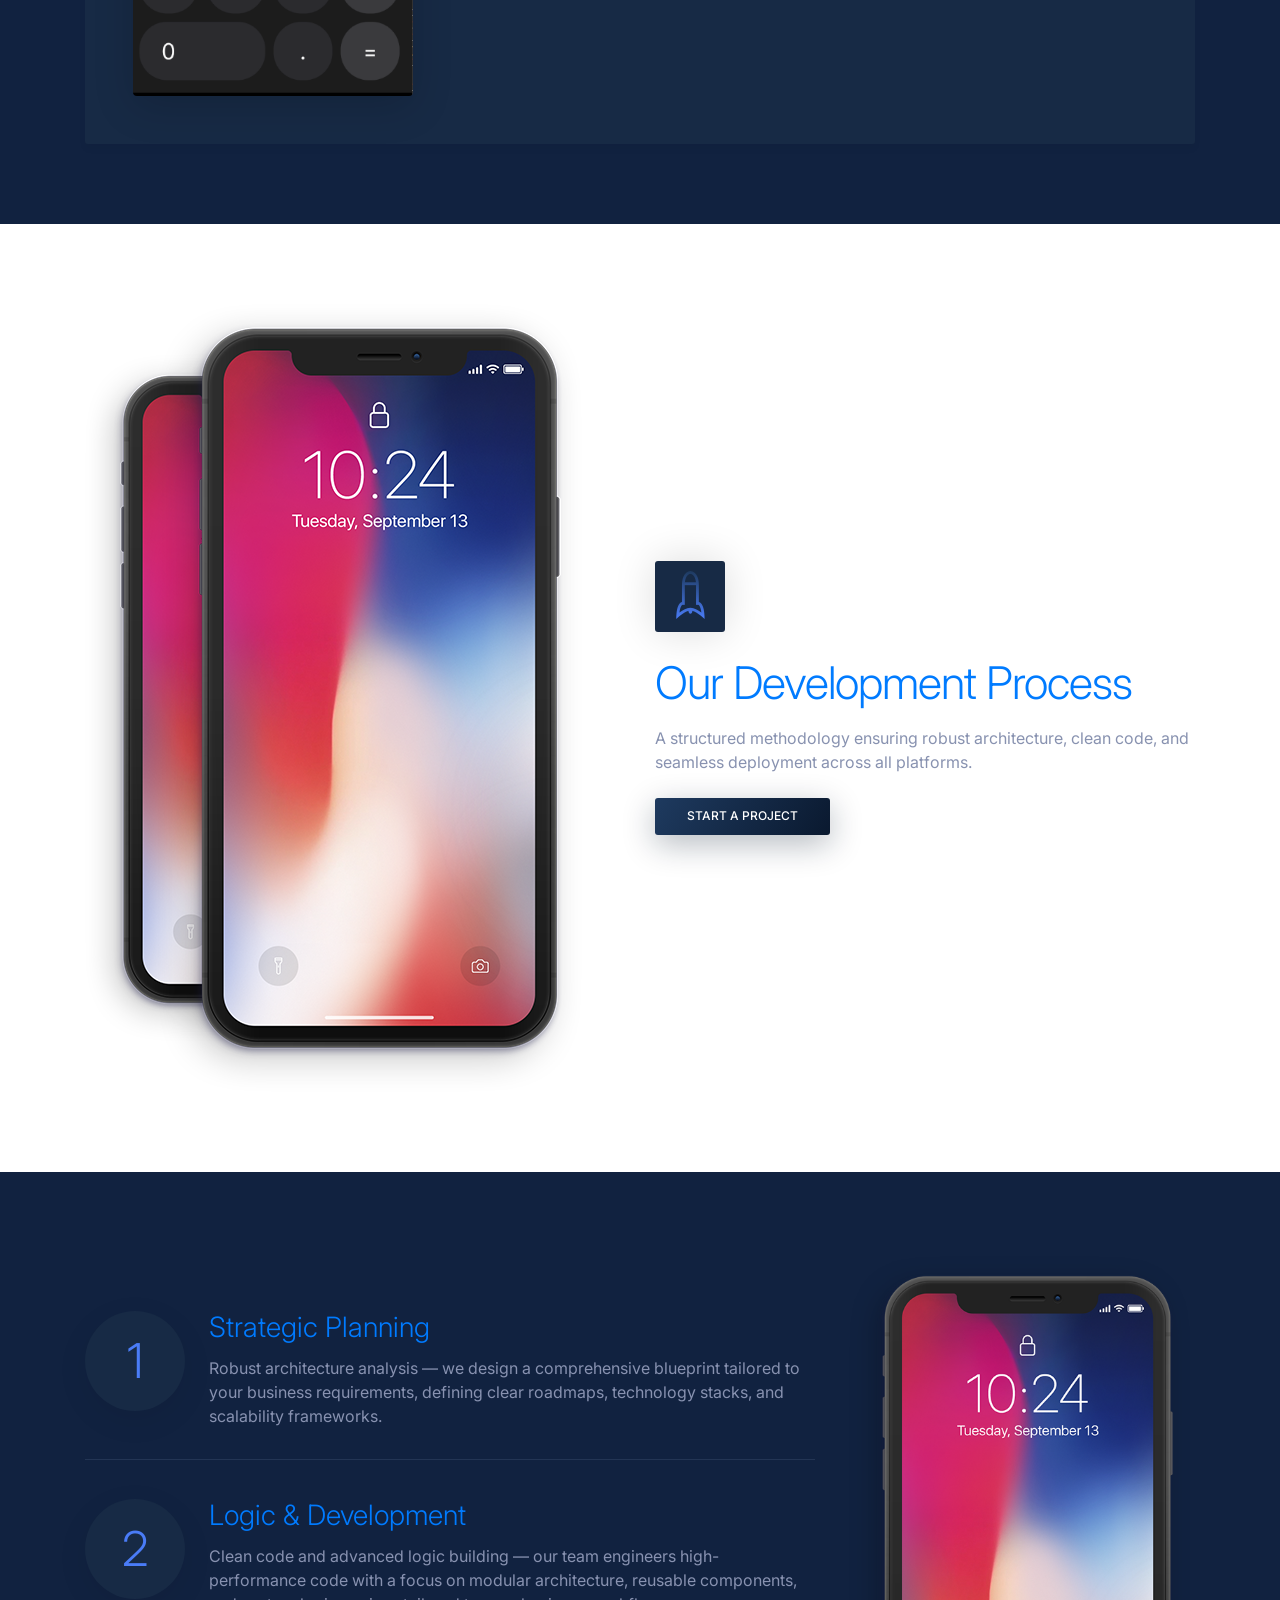
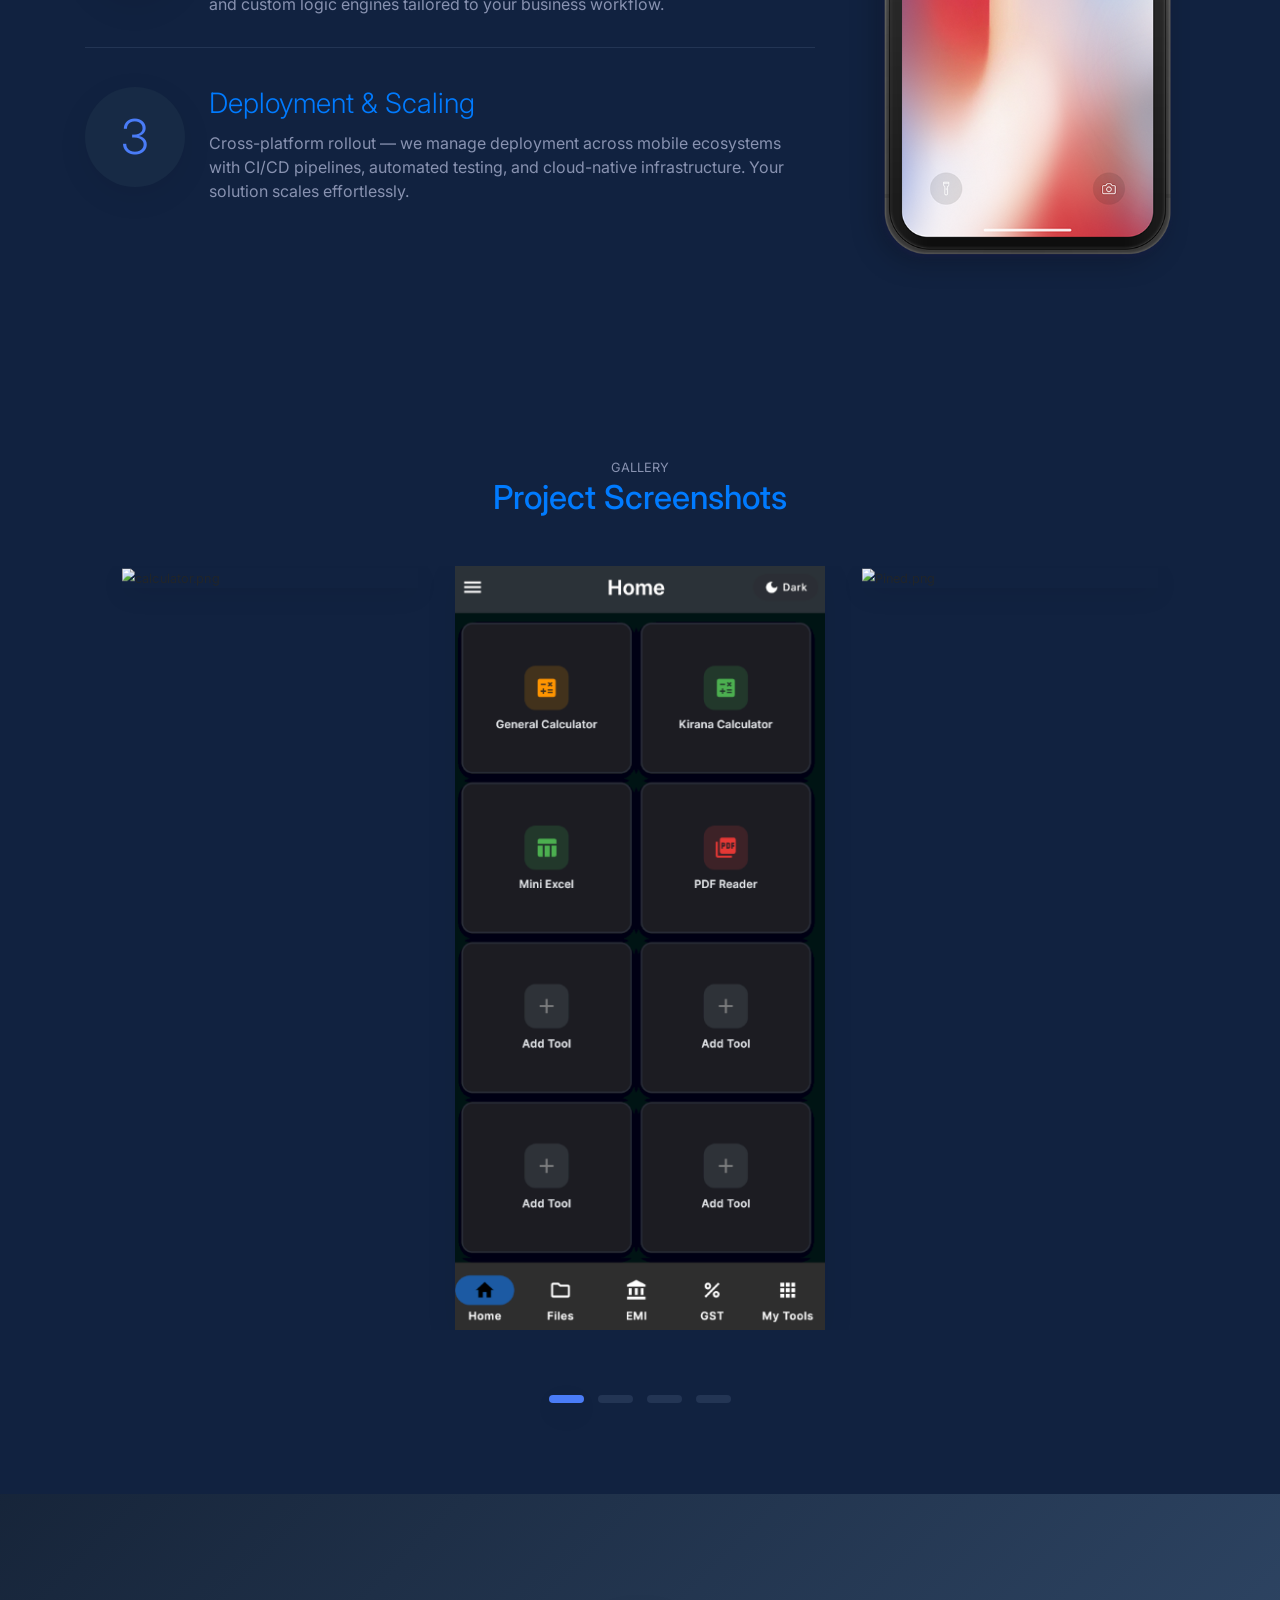
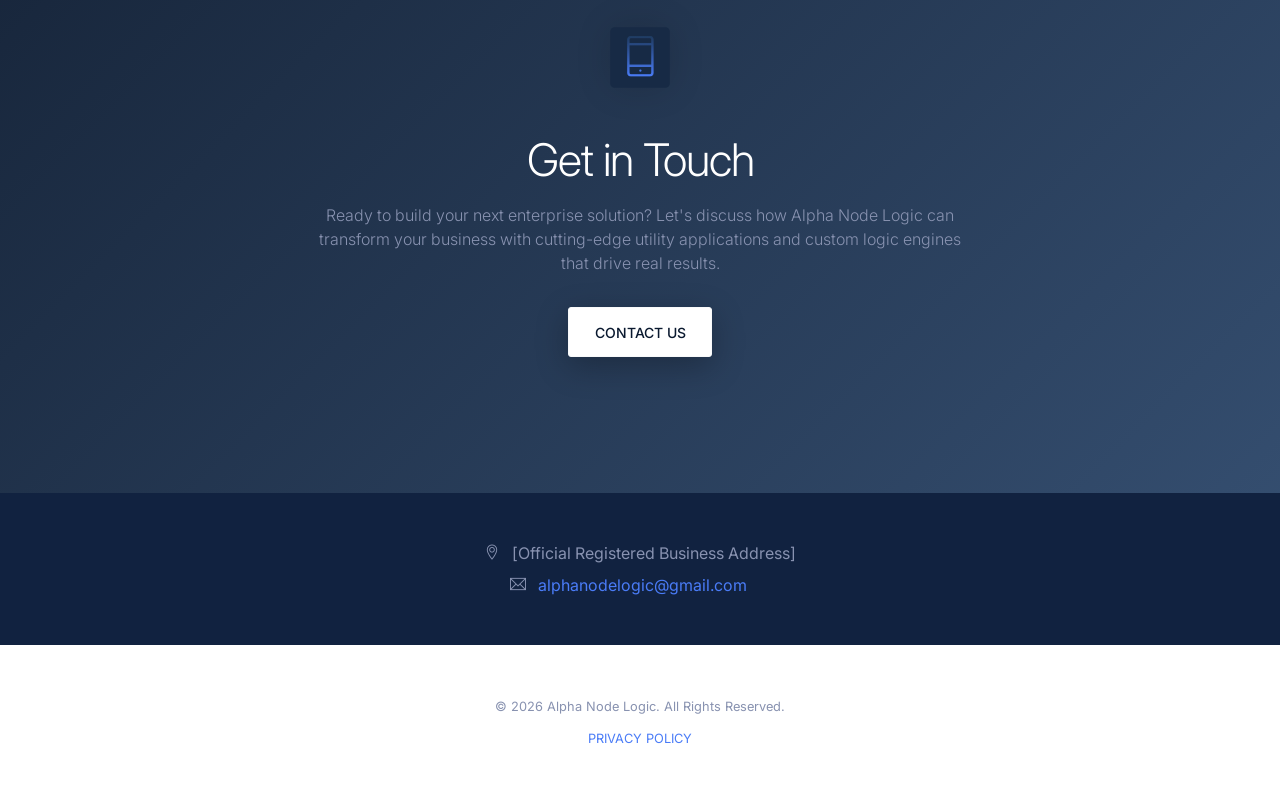
==== commit 18a56691: "Update index.html" ====
--- a/index.html
+++ b/index.html
@@ -320,10 +320,10 @@
             </div>
 
             <div class="img-gallery owl-carousel owl-theme">
-                <img src="images/screen1.jpg" alt="main_screen.png">
-                <img src="images/screen2.jpg" alt="Pined.png">
-                <img src="images/screen1.jpg" alt="history.png">
-                <img src="images/screen2.jpg" alt="calculator.png">
+                <img src="images/main_screen.png" alt="main_screen.png">
+                <img src="images/Pined.png" alt="Pined.png">
+                <img src="images/history.jpg" alt="history.png">
+                <img src="images/calculator.jpg" alt="calculator.png">
             </div>
 
         </div>
